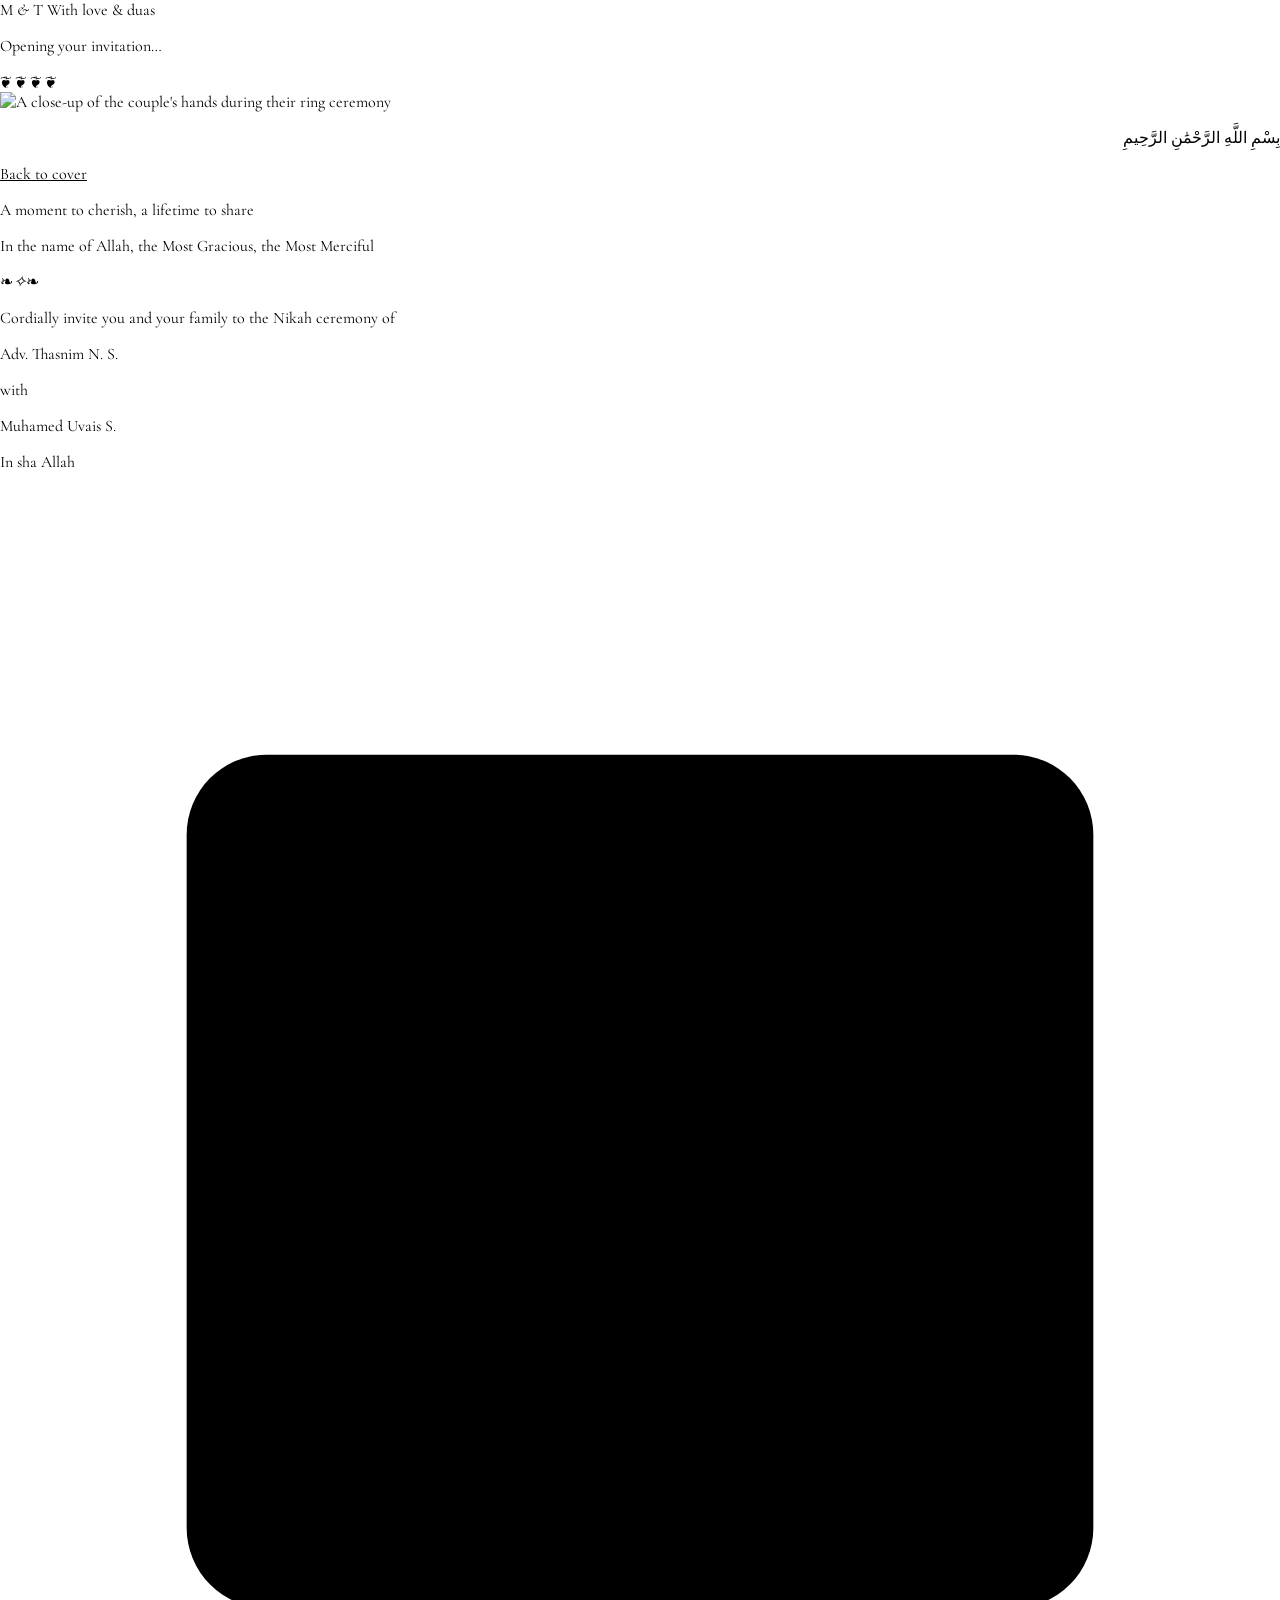
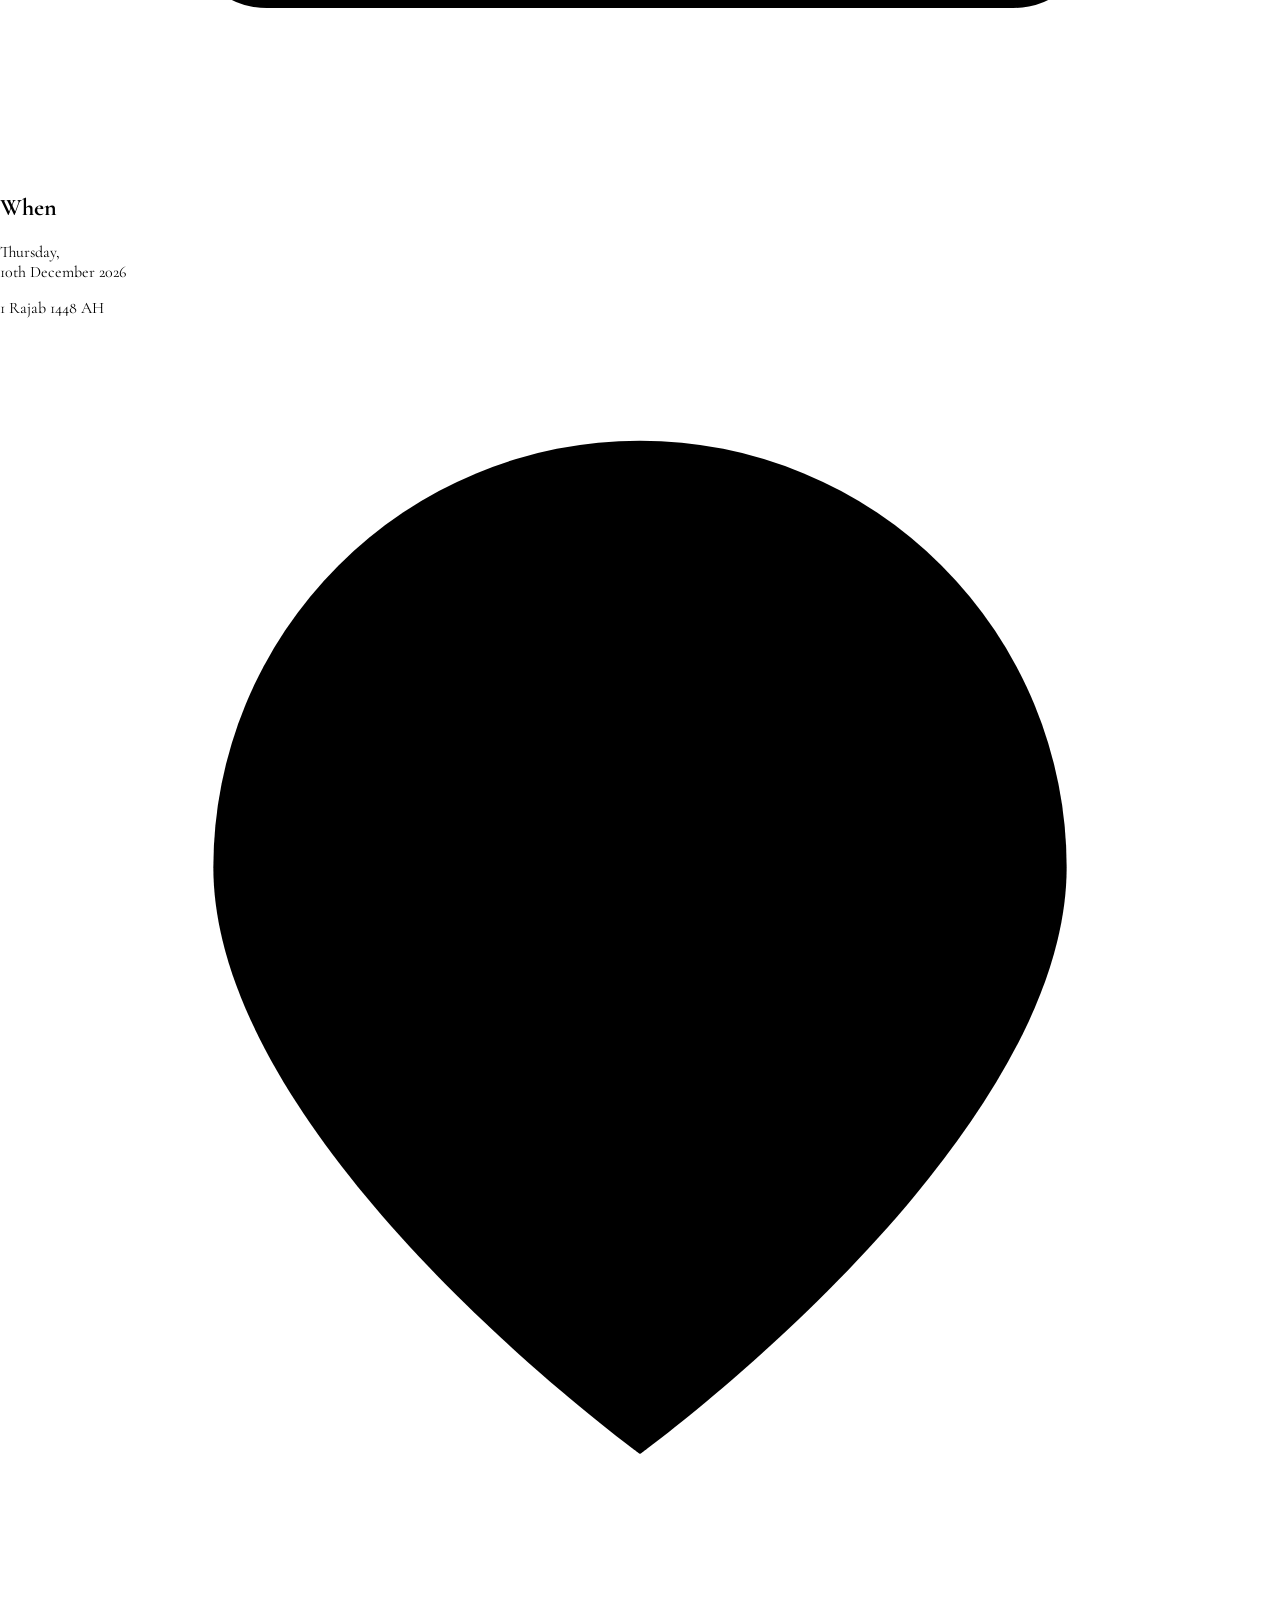
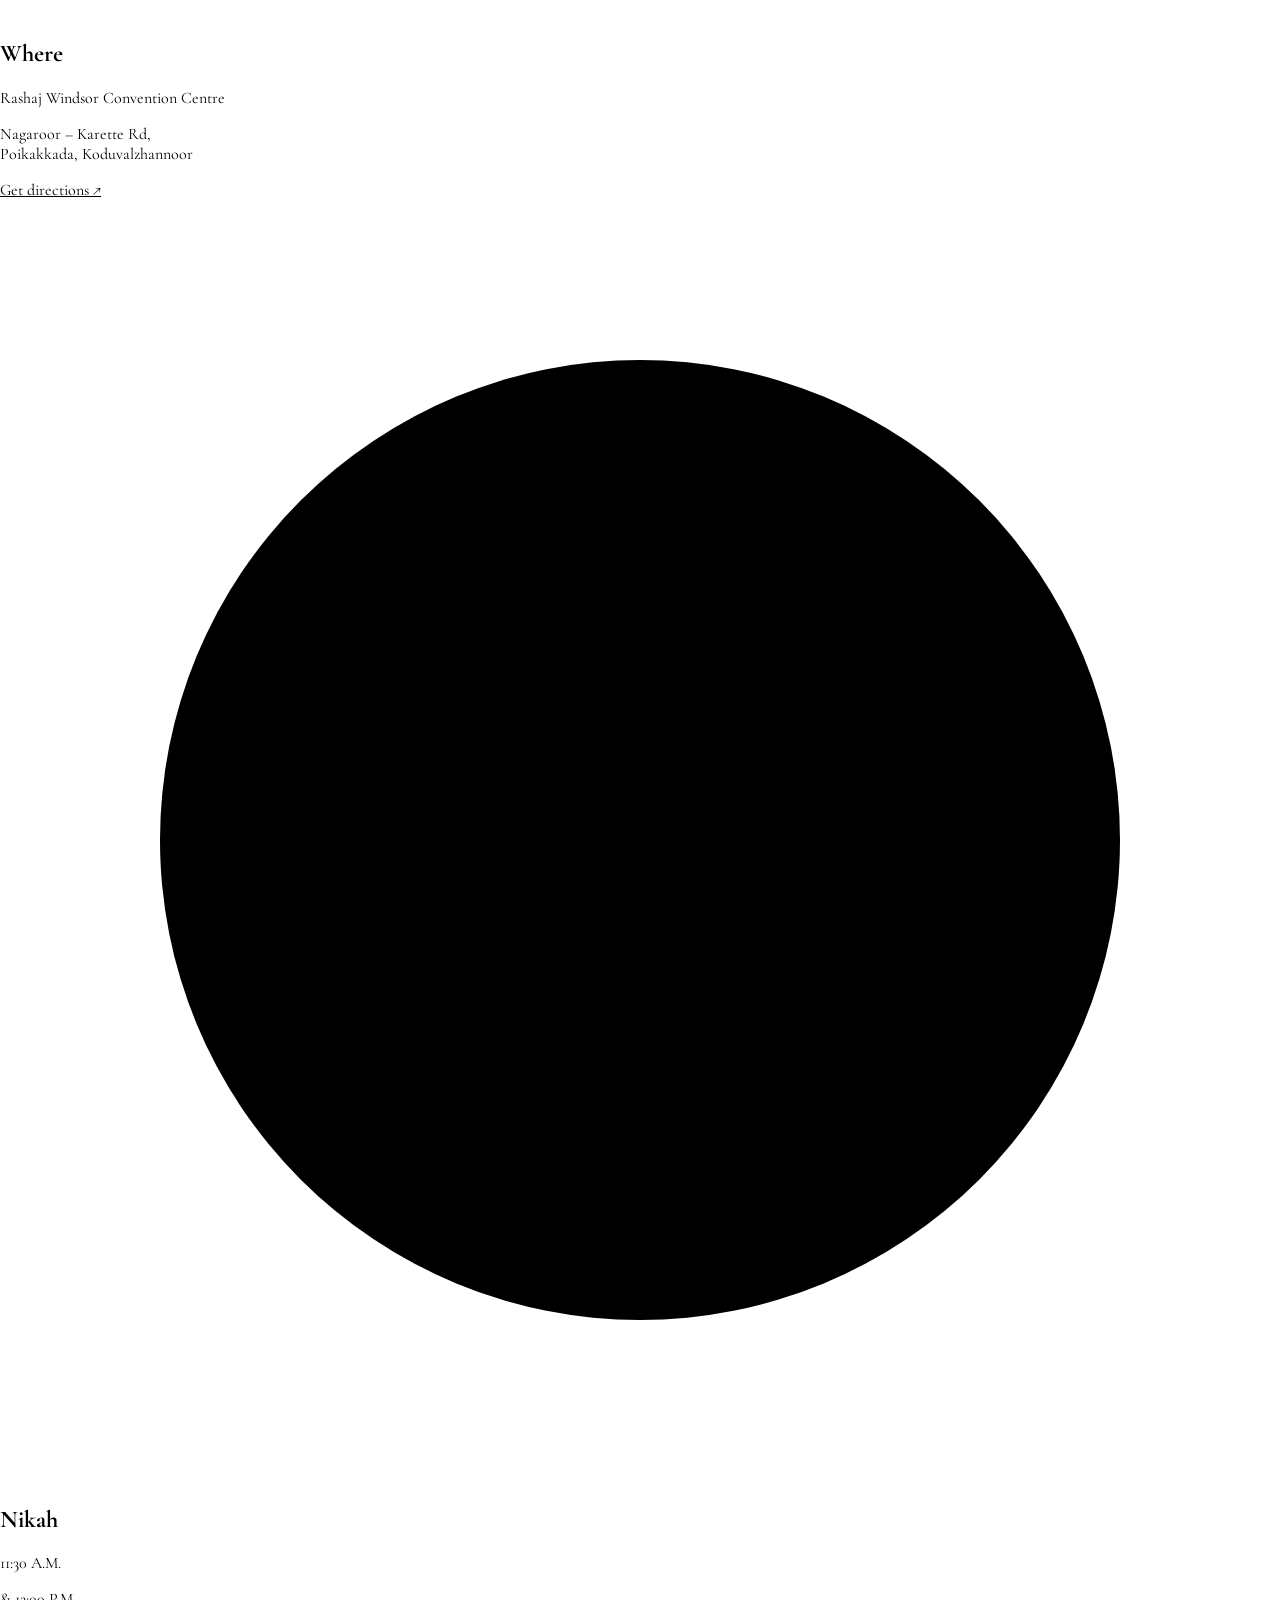
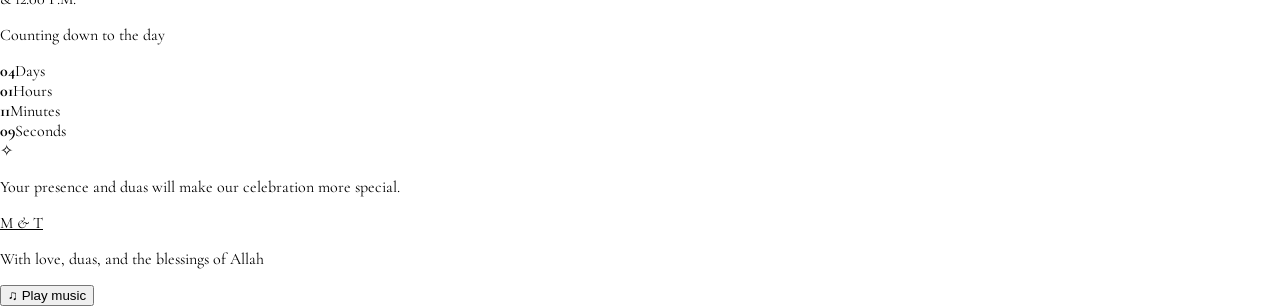
==== invitation.html @ 1c8cdef9 "Update invitation.html" ====
<!DOCTYPE html>
<html lang="en">
<head>
  <meta charset="UTF-8" />
  <meta name="viewport" content="width=device-width, initial-scale=1.0" />
  <meta name="theme-color" content="#640d1c" />
  <meta name="description" content="Nikah invitation of Adv. Thasnim N.S and Muhamed Uvais S, Thursday 10 December 2026." />
  <title>The Invitation | Thasnim &amp; Muhamed Uvais</title>
  <script>
    // Set this before the page can paint, so the completed envelope can bridge the page load.
    try {
      if (
        sessionStorage.getItem("weddingInvitationOpening") === "1" &&
        !window.matchMedia("(prefers-reduced-motion: reduce)").matches
      ) {
        document.documentElement.classList.add("wedding-transition-arrival");
      } else {
        sessionStorage.removeItem("weddingInvitationOpening");
      }
    } catch (error) {
      // The invitation remains usable if storage is unavailable.
    }
  </script>
  <link rel="preconnect" href="https://fonts.googleapis.com" />
  <link rel="preconnect" href="https://fonts.gstatic.com" crossorigin />
  <link href="https://fonts.googleapis.com/css2?family=Cormorant+Garamond:wght@400;500;600;700&family=Great+Vibes&family=Playfair+Display:wght@400;500;600;700&display=swap" rel="stylesheet" />
  <link rel="stylesheet" href="style.css" />
  <script src="script.js" defer></script>
</head>
<body class="invitation-page">
  <!-- Hidden during direct visits; shown on arrival to continue the envelope's final frame. -->
  <div class="letter-opening-overlay arrival-overlay" id="arrivalOverlay" aria-hidden="true">
    <div class="opening-stage">
      <div class="opening-envelope">
        <div class="opening-letter">
          <span class="opening-monogram">M <i>&amp;</i> T</span>
          <span class="opening-subtitle">With love &amp; duas</span>
        </div>
        <div class="opening-pocket"></div>
        <div class="opening-flap"></div>
      </div>
      <p class="opening-caption">Opening your invitation…</p>
    </div>
  </div>

  <main class="invitation-wrap">
    <article class="invitation-paper">
      <div class="paper-border" aria-hidden="true"></div>
      <span class="paper-corner paper-corner--tl" aria-hidden="true">❦</span>
      <span class="paper-corner paper-corner--tr" aria-hidden="true">❦</span>
      <span class="paper-corner paper-corner--bl" aria-hidden="true">❦</span>
      <span class="paper-corner paper-corner--br" aria-hidden="true">❦</span>

      <!-- Wedding photograph hero -->
      <section class="invitation-hero" aria-label="Wedding photograph">
        <img
          class="hero-image"
          src="images/wedding-hands.jpeg"
          alt="A close-up of the couple's hands during their ring ceremony"
          width="1040"
          height="694"
          fetchpriority="high"
        />
        <div class="hero-overlay" aria-hidden="true"></div>
        <p class="hero-bismillah" lang="ar" dir="rtl">بِسْمِ اللَّهِ الرَّحْمَٰنِ الرَّحِيمِ</p>
        <a class="back-link" href="index.html" aria-label="Return to the cover page">Back to cover</a>
        <p class="hero-caption">A moment to cherish, a lifetime to share</p>
      </section>

      <div class="invitation-content">
        <header class="invitation-header">
          <p class="translation">In the name of Allah, the Most Gracious, the Most Merciful</p>
          <div class="ornament-divider" aria-hidden="true"><span></span>❧<i>✧</i>❧<span></span></div>
          <p class="invitation-copy">Cordially invite you and your family to the Nikah ceremony of</p>
        </header>

        <section class="couple-section" aria-label="The couple">
          <p class="script-name bride-name"><span class="name-initial">A</span>dv. <span class="name-initial">T</span>hasnim <span class="name-initial">N</span>. <span class="name-initial">S</span>.</p>
          <p class="with-line">with</p>
          <p class="script-name groom-name"><span class="name-initial">M</span>uhamed <span class="name-initial">U</span>vais <span class="name-initial">S</span>.</p>
        </section>

        <p class="insha-line">In sha Allah</p>

        <section class="event-grid" aria-label="Wedding details">
          <div class="event-item">
            <div class="event-icon" aria-hidden="true">
              <svg viewBox="0 0 24 24"><rect x="3.5" y="5" width="17" height="16" rx="1.5"></rect><path d="M7.5 3v4M16.5 3v4M3.5 9.5h17M8 13h.01M12 13h.01M16 13h.01M8 17h.01M12 17h.01"></path></svg>
            </div>
            <h2>When</h2>
            <p class="event-main">Thursday,<br />10th December 2026</p>
            <p class="event-sub">1 Rajab 1448 AH</p>
          </div>

          <div class="event-item event-item--venue">
            <div class="event-icon" aria-hidden="true">
              <svg viewBox="0 0 24 24"><path d="M20 10c0 5.2-8 11-8 11S4 15.2 4 10a8 8 0 1 1 16 0Z"></path><circle cx="12" cy="10" r="2.5"></circle></svg>
            </div>
            <h2>Where</h2>
            <p class="event-main">Rashaj Windsor Convention Centre</p>
            <p class="event-sub">Nagaroor – Karette Rd,<br />Poikakkada, Koduvalzhannoor</p>
            <a class="text-link" href="https://www.google.com/maps/search/?api=1&amp;query=Rashaj+Windsor+Convention+Centre+Nagaroor+Karette+Road+Poikakkada+Koduvalzhannoor" target="_blank" rel="noopener noreferrer">Get directions ↗</a>
          </div>

          <div class="event-item">
            <div class="event-icon" aria-hidden="true">
              <svg viewBox="0 0 24 24"><circle cx="12" cy="12" r="9"></circle><path d="M12 6.5V12l3.8 2.4"></path></svg>
            </div>
            <h2>Nikah</h2>
            <p class="event-main">11:30 A.M.</p>
            <p class="event-sub">&amp; 12:00 P.M.</p>
          </div>
        </section>
        <!--
        <section class="countdown-section" aria-label="Countdown to the wedding">
          <div class="ornament-divider ornament-divider--small" aria-hidden="true"><span></span>✧<span></span></div>
          <p class="gathering-label">Nikah &amp; wedding gathering</p>
          <p class="gathering-detail">
            <a class="gathering-map-link" href="https://www.google.com/maps/search/?api=1&amp;query=Rashaj+Windsor+Convention+Centre+Nagaroor+Karette+Road+Poikakkada+Koduvalzhannoor" target="_blank" rel="noopener noreferrer">Rashaj Windsor Convention Centre ↗,<br />Nagaroor, Karette Rd</a>
          </p>
          <p class="gathering-time">11:00 a.m. onwards</p> -->
          <p class="countdown-heading">Counting down to the day</p>
          <div class="countdown" data-countdown>
            <div><strong data-days>--</strong><span>Days</span></div>
            <div><strong data-hours>--</strong><span>Hours</span></div>
            <div><strong data-minutes>--</strong><span>Minutes</span></div>
            <div><strong data-seconds>--</strong><span>Seconds</span></div>
          </div>
          <div class="ornament-divider ornament-divider--small" aria-hidden="true"><span></span>✧<span></span></div>
        </section>
        <!--
        <section class="gathering-section" aria-label="Pre-wedding gathering">
          <p class="gathering-label">Pre-wedding gathering</p>
          <p class="gathering-detail">Zahira Auditorium, Pangode</p>
          <p class="gathering-time">4:00 p.m. onwards</p>
          <div class="ornament-divider ornament-divider--small" aria-hidden="true"><span></span>✧<span></span></div>
        </section>
        -->

        <footer class="invitation-footer">
          <p class="footer-dua">Your presence and duas will make our celebration more special.</p>
          <a class="return-seal" href="index.html" aria-label="Return to the cover page"><span>M <i>&amp;</i> T</span></a>
        </footer>
      </div>
    </article>
    <p class="outside-note">With love, duas, and the blessings of Allah</p>
  </main>

  <!-- Background music: autoplay is attempted, with a tap control fallback. -->
  <audio id="invitationMusic" loop preload="auto" playsinline>
    <source src="music/background.mp3" type="audio/mpeg" />
  </audio>
  <button type="button" class="music-toggle" id="musicToggle" aria-label="Play background music" aria-pressed="false">
    <span aria-hidden="true">♫</span>
    <span class="music-label">Play music</span>
  </button>
</body>
</html>
---- style.css ----
/* =========================================
   WEDDING INVITATION WEBSITE
   Clean responsive stylesheet
   Theme: Burgundy, Champagne, Gold & Ivory
   ========================================= */

:root {
  --red-950: #350711;
  --red-900: #4a0915;
  --red-800: #640d1c;
  --red-700: #7d1727;
  --gold: #c5a15d;
  --gold-light: #ead6a0;
  --gold-dark: #86642f;
  --paper: #fff6df;
  --paper-mid: #f8edcf;
  --paper-deep: #ead4a5;
  --ink: #37171a;
  --muted-ink: #745d54;
  --serif: "Cormorant Garamond", Georgia, serif;
  --display: "Playfair Display", Georgia, serif;
  --script: "Great Vibes", "Brush Script MT", cursive;
}

* { box-sizing: border-box; }
html {
  scroll-behavior: smooth;
  -webkit-text-size-adjust: 100%;
  text-size-adjust: 100%;
}
body { margin: 0; font-family: var(--serif); }
a { color: inherit; -webkit-tap-highlight-color: transparent; }
img, svg { max-width: 100%; }
a:focus-visible { outline: 2px solid var(--gold-dark); outline-offset: 3px; }

/* =========================================
   COVER PAGE
   ========================================= */
.cover-page {
  min-height: 100vh;
  min-height: 100svh;
  color: var(--paper);
  background:
    radial-gradient(ellipse at 50% 40%, rgba(160, 45, 57, .5), transparent 48%),
    radial-gradient(circle at 6% 9%, rgba(205, 164, 91, .15), transparent 24%),
    radial-gradient(circle at 92% 88%, rgba(205, 164, 91, .12), transparent 27%),
    linear-gradient(135deg, var(--red-950), var(--red-800) 49%, #470813);
}
.cover-scene {
  min-height: 100vh;
  min-height: 100svh;
  width: 100%;
  position: relative;
  isolation: isolate;
  display: flex;
  flex-direction: column;
  align-items: center;
  justify-content: center;
  padding: 30px 18px 22px;
  overflow: hidden;
}
.cover-scene::before,
.cover-scene::after {
  content: "✧  ❦  ✧";
  position: absolute;
  z-index: -1;
  color: rgba(234, 214, 160, .4);
  font-size: clamp(30px, 5vw, 65px);
  letter-spacing: .2em;
  writing-mode: vertical-rl;
  user-select: none;
  pointer-events: none;
}
.cover-scene::before { top: 7%; left: 3%; }
.cover-scene::after { right: 3%; bottom: 7%; transform: rotate(180deg); }
.ambient-glow {
  position: absolute;
  inset: 20px;
  border: 1px solid rgba(234, 214, 160, .23);
  outline: 1px solid rgba(234, 214, 160, .1);
  outline-offset: 5px;
  pointer-events: none;
}
.cover-card {
  width: min(100%, 525px);
  min-height: 650px;
  position: relative;
  display: flex;
  flex-direction: column;
  align-items: center;
  justify-content: center;
  padding: 54px 28px 42px;
  text-align: center;
  background: linear-gradient(135deg, rgba(255, 250, 240, .075), rgba(255, 250, 240, .015)), rgba(63, 6, 17, .18);
  border: 1px solid rgba(222, 186, 111, .75);
  box-shadow: 0 22px 80px rgba(20, 0, 4, .28), inset 0 0 0 7px rgba(222, 186, 111, .055);
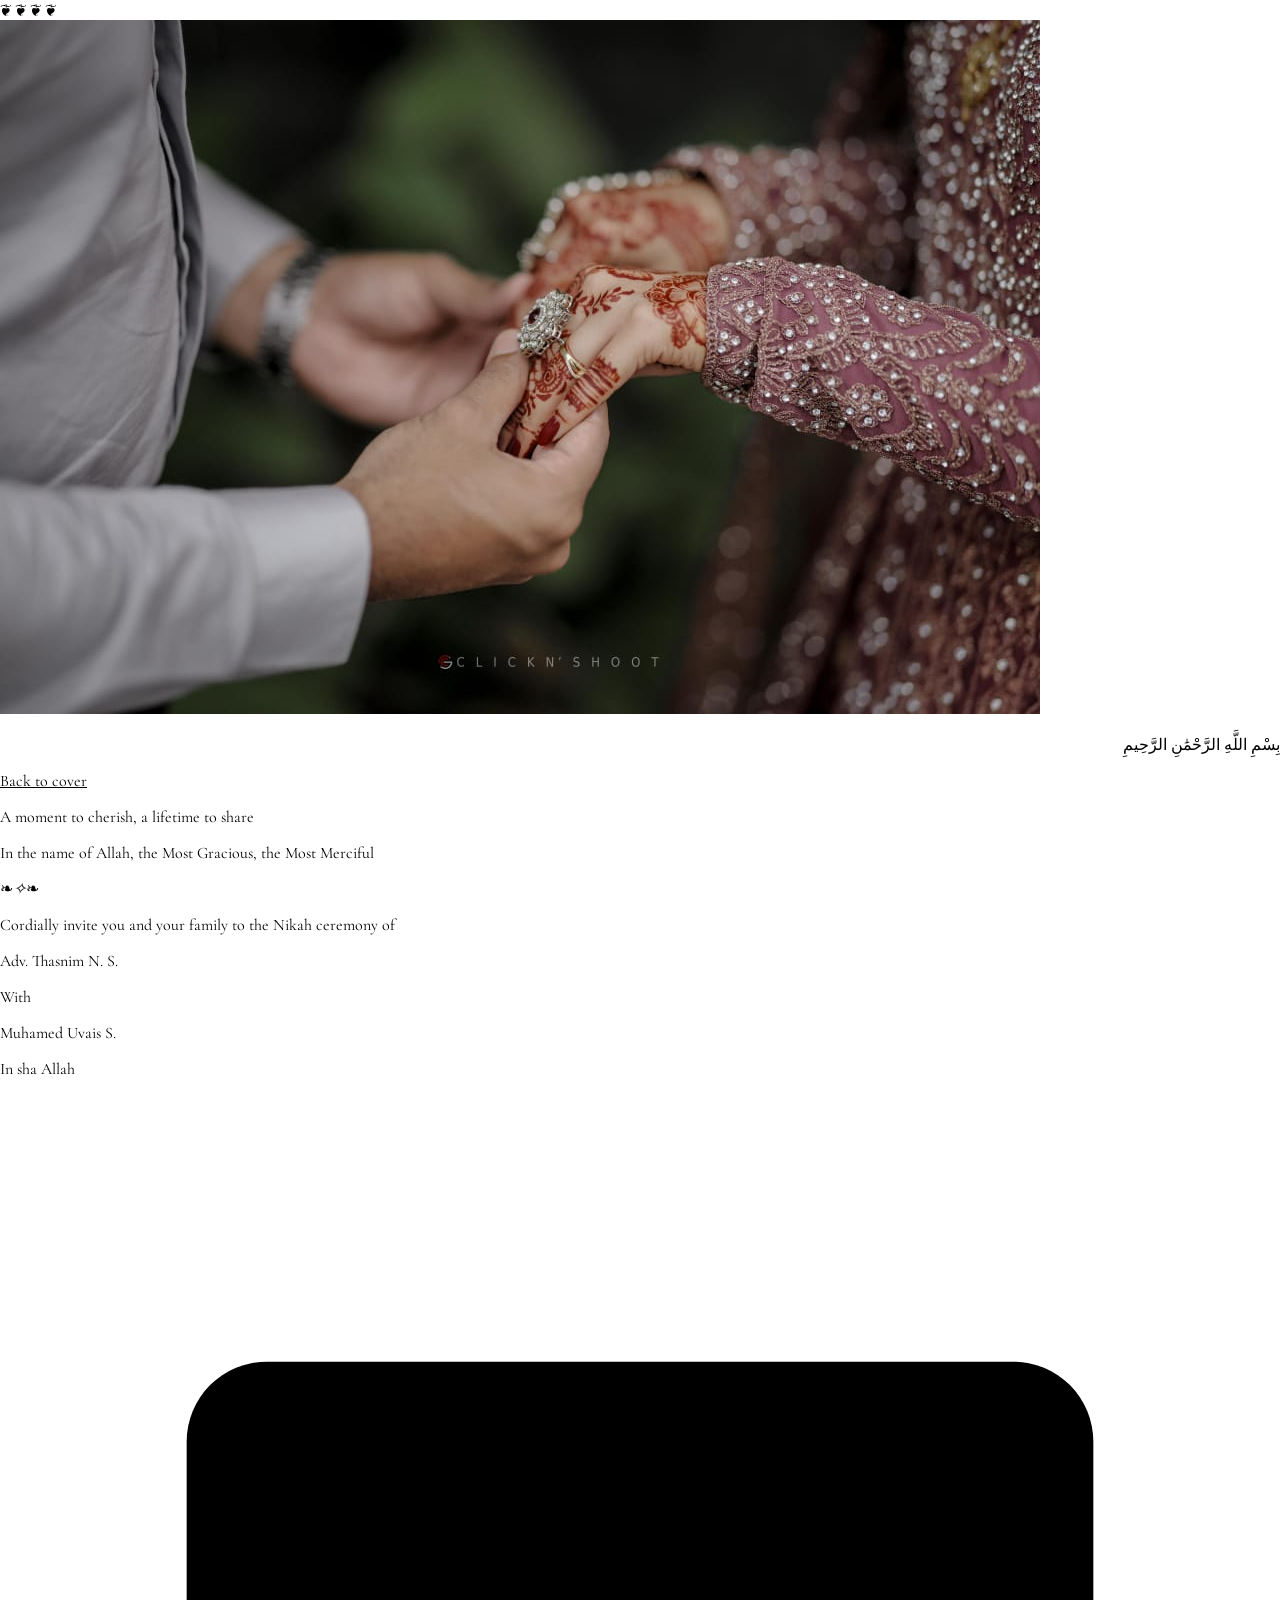
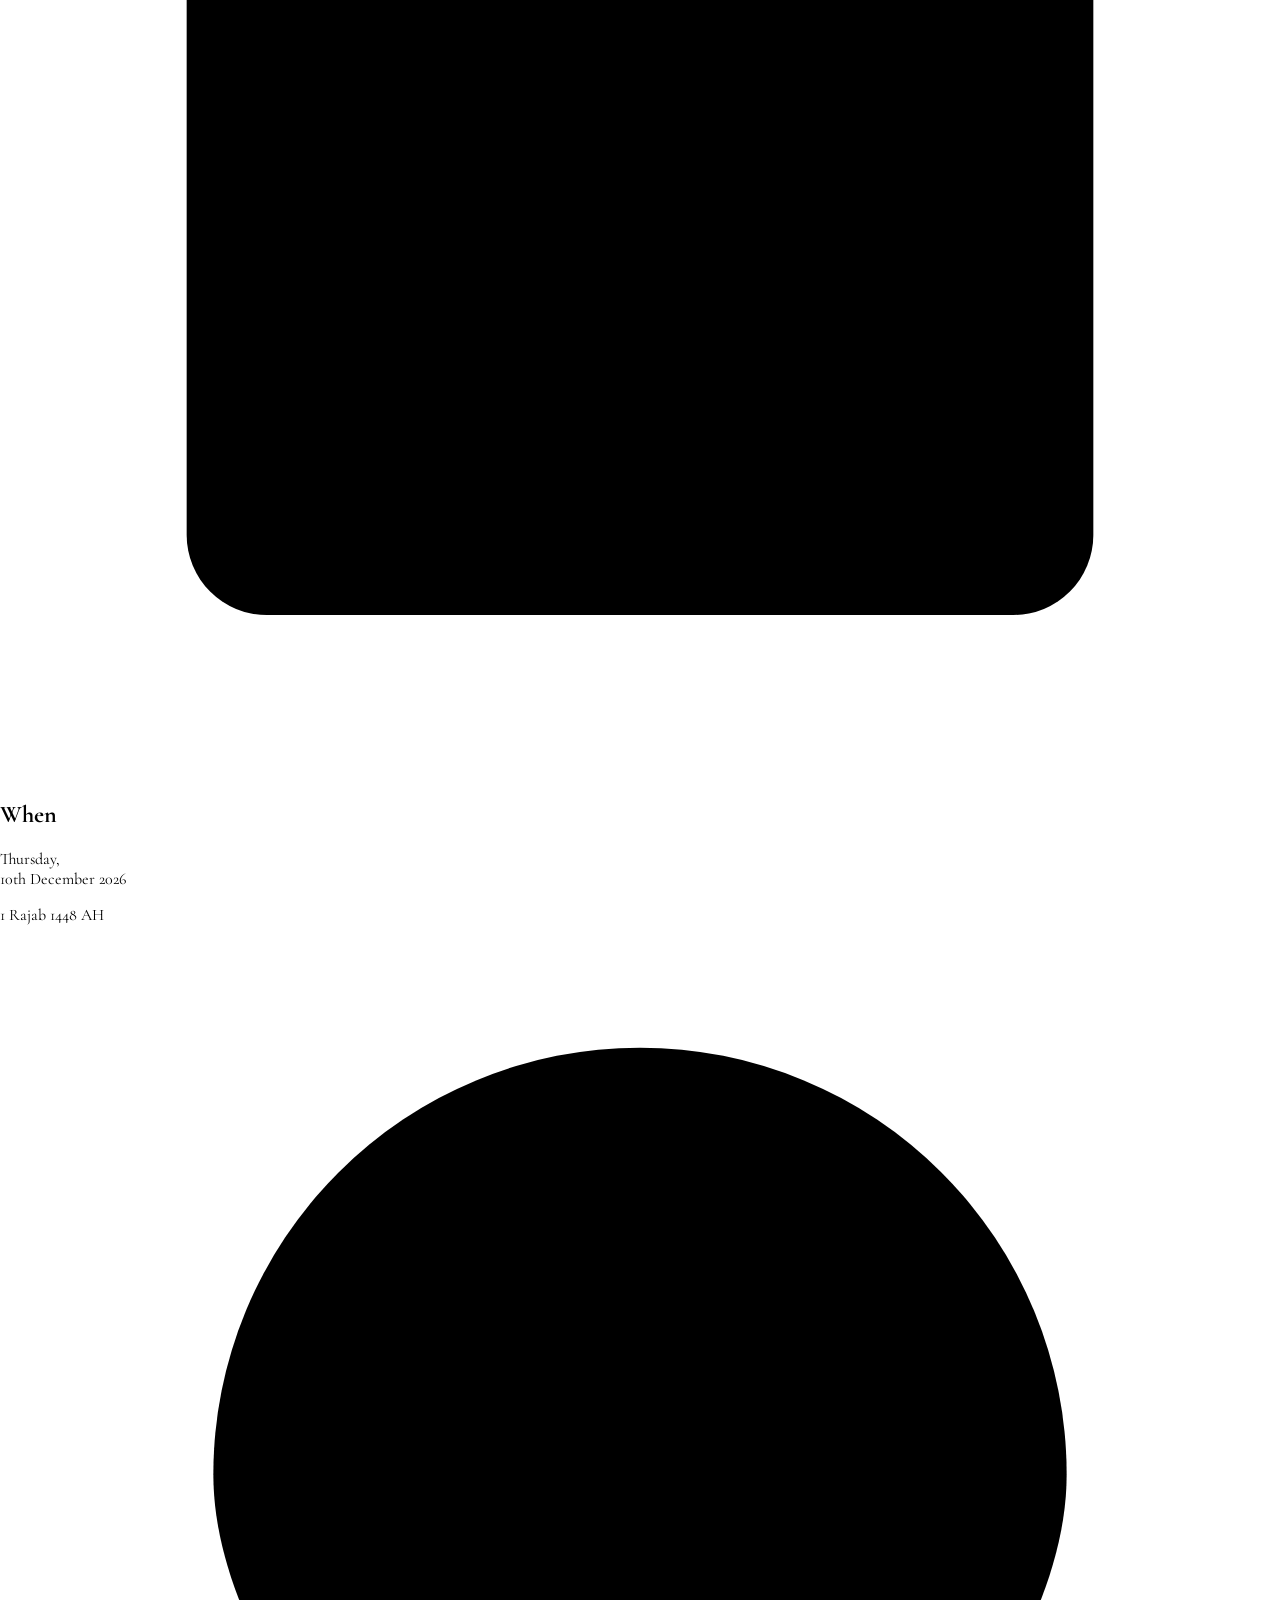
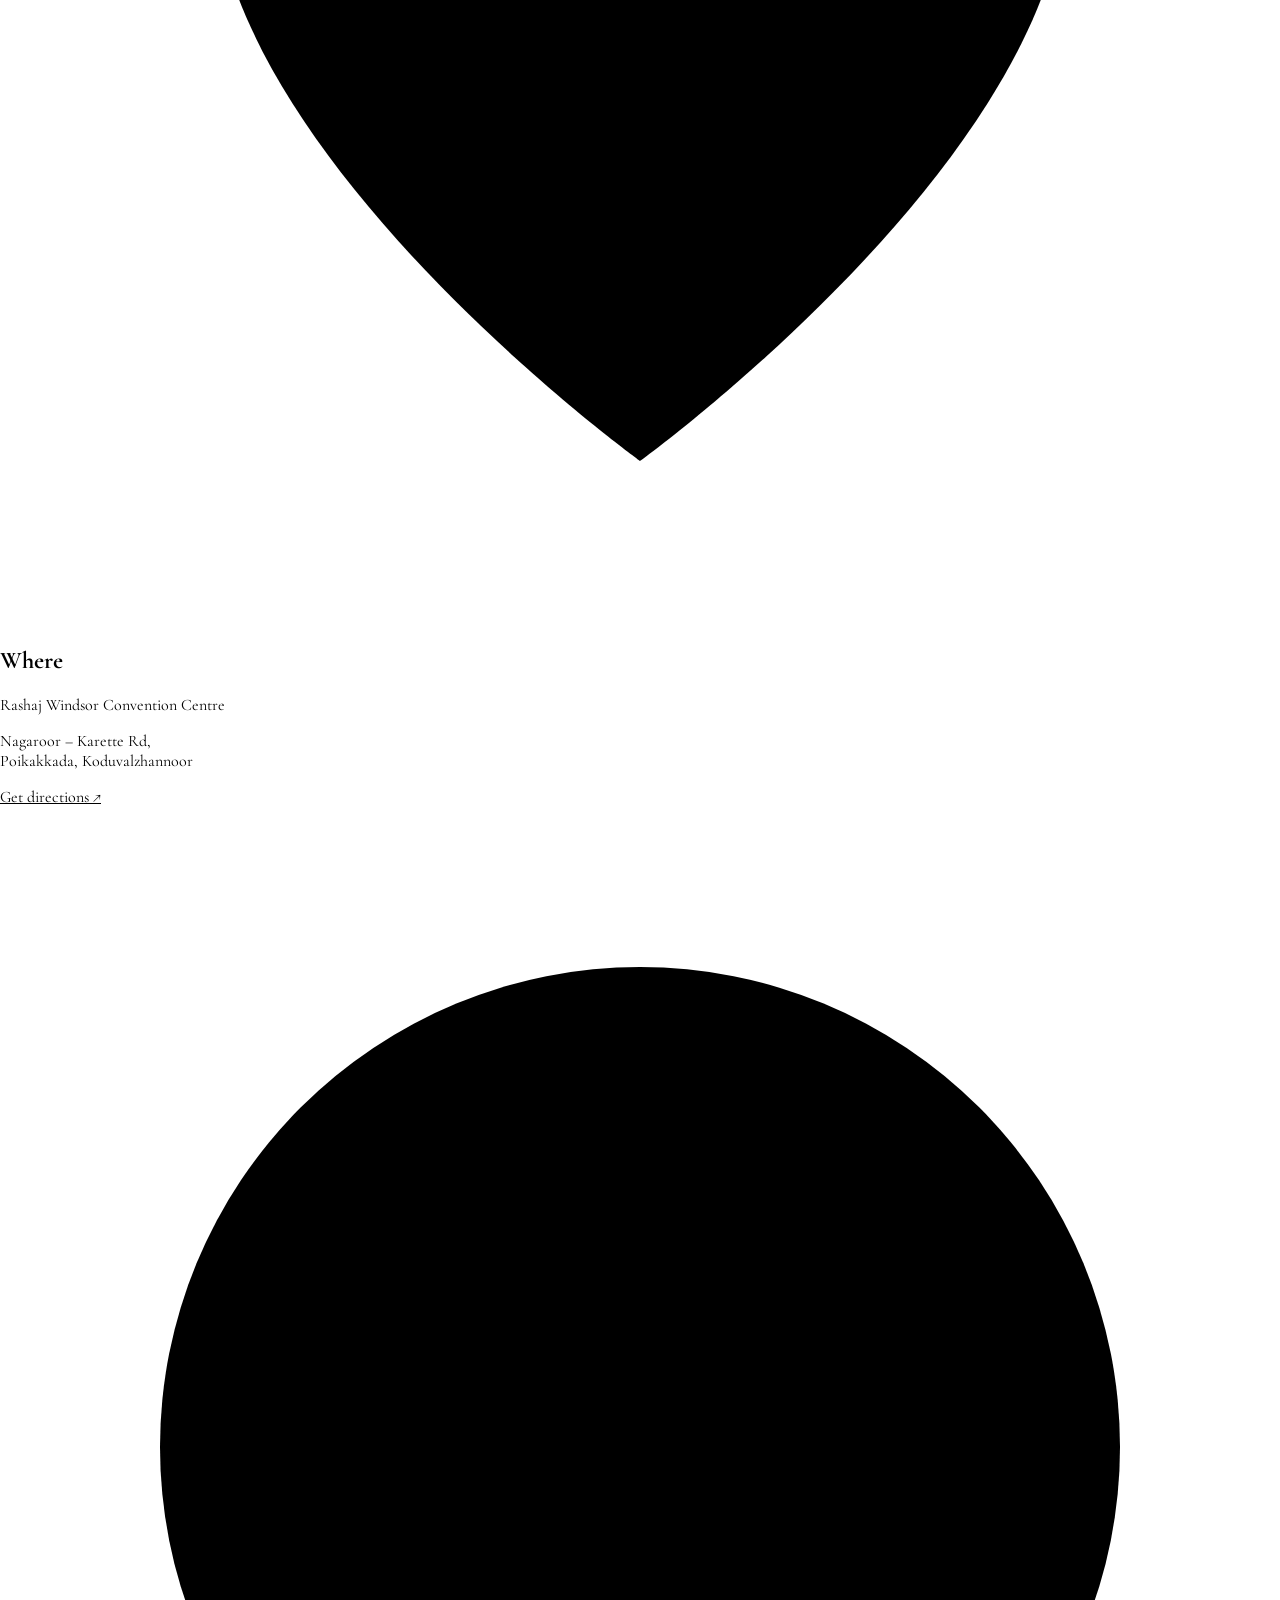
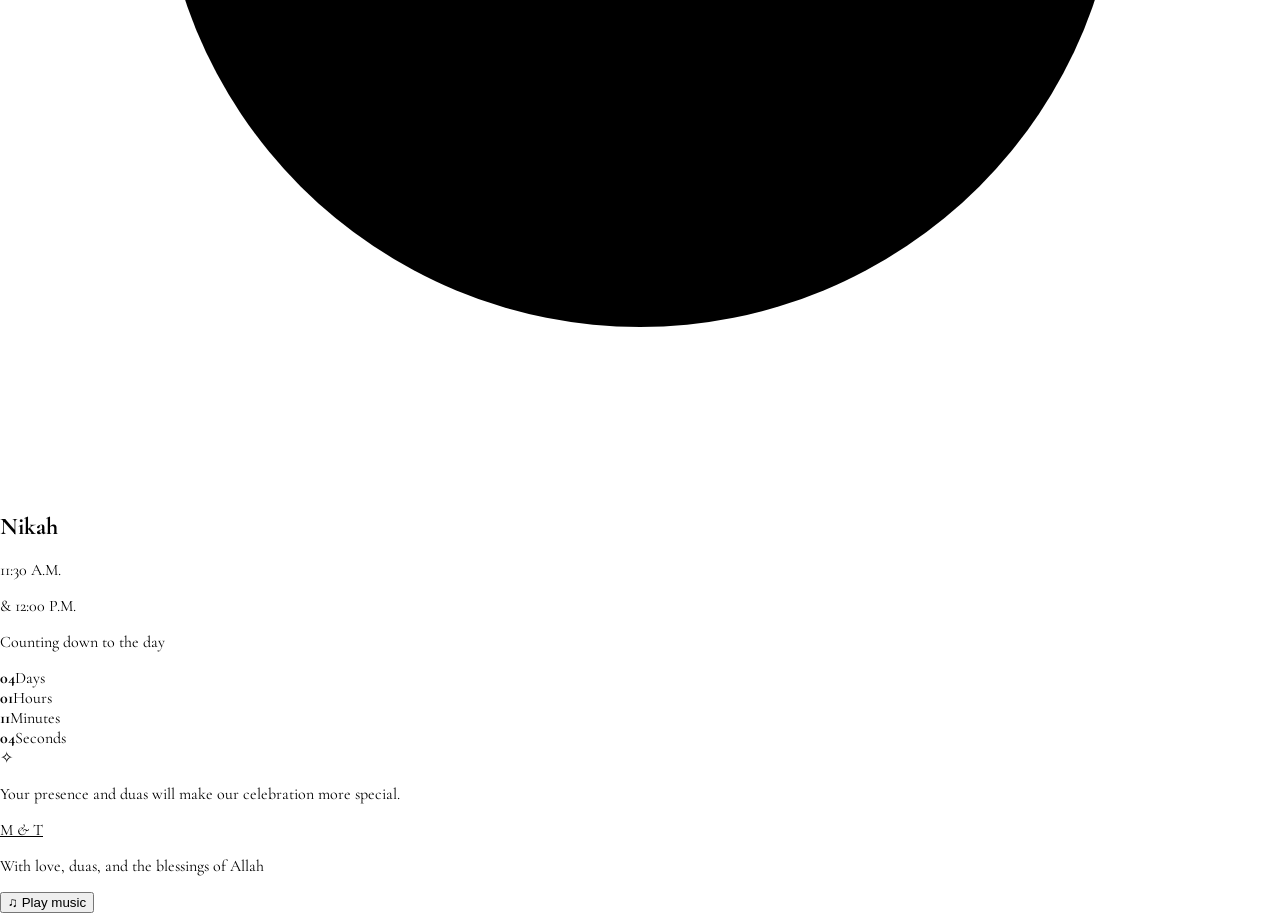
==== commit a685e222: "Update invitation.html" ====
--- a/invitation.html
+++ b/invitation.html
@@ -6,21 +6,6 @@
   <meta name="theme-color" content="#640d1c" />
   <meta name="description" content="Nikah invitation of Adv. Thasnim N.S and Muhamed Uvais S, Thursday 10 December 2026." />
   <title>The Invitation | Thasnim &amp; Muhamed Uvais</title>
-  <script>
-    // Set this before the page can paint, so the completed envelope can bridge the page load.
-    try {
-      if (
-        sessionStorage.getItem("weddingInvitationOpening") === "1" &&
-        !window.matchMedia("(prefers-reduced-motion: reduce)").matches
-      ) {
-        document.documentElement.classList.add("wedding-transition-arrival");
-      } else {
-        sessionStorage.removeItem("weddingInvitationOpening");
-      }
-    } catch (error) {
-      // The invitation remains usable if storage is unavailable.
-    }
-  </script>
   <link rel="preconnect" href="https://fonts.googleapis.com" />
   <link rel="preconnect" href="https://fonts.gstatic.com" crossorigin />
   <link href="https://fonts.googleapis.com/css2?family=Cormorant+Garamond:wght@400;500;600;700&family=Great+Vibes&family=Playfair+Display:wght@400;500;600;700&display=swap" rel="stylesheet" />
@@ -28,21 +13,6 @@
   <script src="script.js" defer></script>
 </head>
 <body class="invitation-page">
-  <!-- Hidden during direct visits; shown on arrival to continue the envelope's final frame. -->
-  <div class="letter-opening-overlay arrival-overlay" id="arrivalOverlay" aria-hidden="true">
-    <div class="opening-stage">
-      <div class="opening-envelope">
-        <div class="opening-letter">
-          <span class="opening-monogram">M <i>&amp;</i> T</span>
-          <span class="opening-subtitle">With love &amp; duas</span>
-        </div>
-        <div class="opening-pocket"></div>
-        <div class="opening-flap"></div>
-      </div>
-      <p class="opening-caption">Opening your invitation…</p>
-    </div>
-  </div>
-
   <main class="invitation-wrap">
     <article class="invitation-paper">
       <div class="paper-border" aria-hidden="true"></div>
@@ -55,7 +25,7 @@
       <section class="invitation-hero" aria-label="Wedding photograph">
         <img
           class="hero-image"
-          src="images/wedding-hands.jpeg"
+          src="image/wedding-hands.jpeg"
           alt="A close-up of the couple's hands during their ring ceremony"
           width="1040"
           height="694"
@@ -75,9 +45,20 @@
         </header>
 
         <section class="couple-section" aria-label="The couple">
-          <p class="script-name bride-name"><span class="name-initial">A</span>dv. <span class="name-initial">T</span>hasnim <span class="name-initial">N</span>. <span class="name-initial">S</span>.</p>
-          <p class="with-line">with</p>
-          <p class="script-name groom-name"><span class="name-initial">M</span>uhamed <span class="name-initial">U</span>vais <span class="name-initial">S</span>.</p>
+          <p class="script-name bride-name">
+            <span class="name-initial">A</span>dv.
+            <span class="name-initial">T</span>hasnim
+            <span class="name-initial">N</span>.
+            <span class="name-initial">S</span>.
+          </p>
+        
+          <p class="with-line">With</p>
+        
+          <p class="script-name groom-name">
+            <span class="name-initial">M</span>uhamed
+            <span class="name-initial">U</span>vais
+            <span class="name-initial">S</span>.
+          </p>
         </section>
 
         <p class="insha-line">In sha Allah</p>
@@ -111,14 +92,9 @@
             <p class="event-sub">&amp; 12:00 P.M.</p>
           </div>
         </section>
-        <!--
+
         <section class="countdown-section" aria-label="Countdown to the wedding">
-          <div class="ornament-divider ornament-divider--small" aria-hidden="true"><span></span>✧<span></span></div>
-          <p class="gathering-label">Nikah &amp; wedding gathering</p>
-          <p class="gathering-detail">
-            <a class="gathering-map-link" href="https://www.google.com/maps/search/?api=1&amp;query=Rashaj+Windsor+Convention+Centre+Nagaroor+Karette+Road+Poikakkada+Koduvalzhannoor" target="_blank" rel="noopener noreferrer">Rashaj Windsor Convention Centre ↗,<br />Nagaroor, Karette Rd</a>
-          </p>
-          <p class="gathering-time">11:00 a.m. onwards</p> -->
+         
           <p class="countdown-heading">Counting down to the day</p>
           <div class="countdown" data-countdown>
             <div><strong data-days>--</strong><span>Days</span></div>
@@ -128,14 +104,14 @@
           </div>
           <div class="ornament-divider ornament-divider--small" aria-hidden="true"><span></span>✧<span></span></div>
         </section>
+
         <!--
         <section class="gathering-section" aria-label="Pre-wedding gathering">
           <p class="gathering-label">Pre-wedding gathering</p>
           <p class="gathering-detail">Zahira Auditorium, Pangode</p>
           <p class="gathering-time">4:00 p.m. onwards</p>
           <div class="ornament-divider ornament-divider--small" aria-hidden="true"><span></span>✧<span></span></div>
-        </section>
-        -->
+        </section> -->
 
         <footer class="invitation-footer">
           <p class="footer-dua">Your presence and duas will make our celebration more special.</p>
@@ -148,7 +124,7 @@
 
   <!-- Background music: autoplay is attempted, with a tap control fallback. -->
   <audio id="invitationMusic" loop preload="auto" playsinline>
-    <source src="music/background.mp3" type="audio/mpeg" />
+    <source src="https://azee03.github.io/updated-wedding-invitation/music/background.mp3" type="audio/mpeg" />
   </audio>
   <button type="button" class="music-toggle" id="musicToggle" aria-label="Play background music" aria-pressed="false">
     <span aria-hidden="true">♫</span>
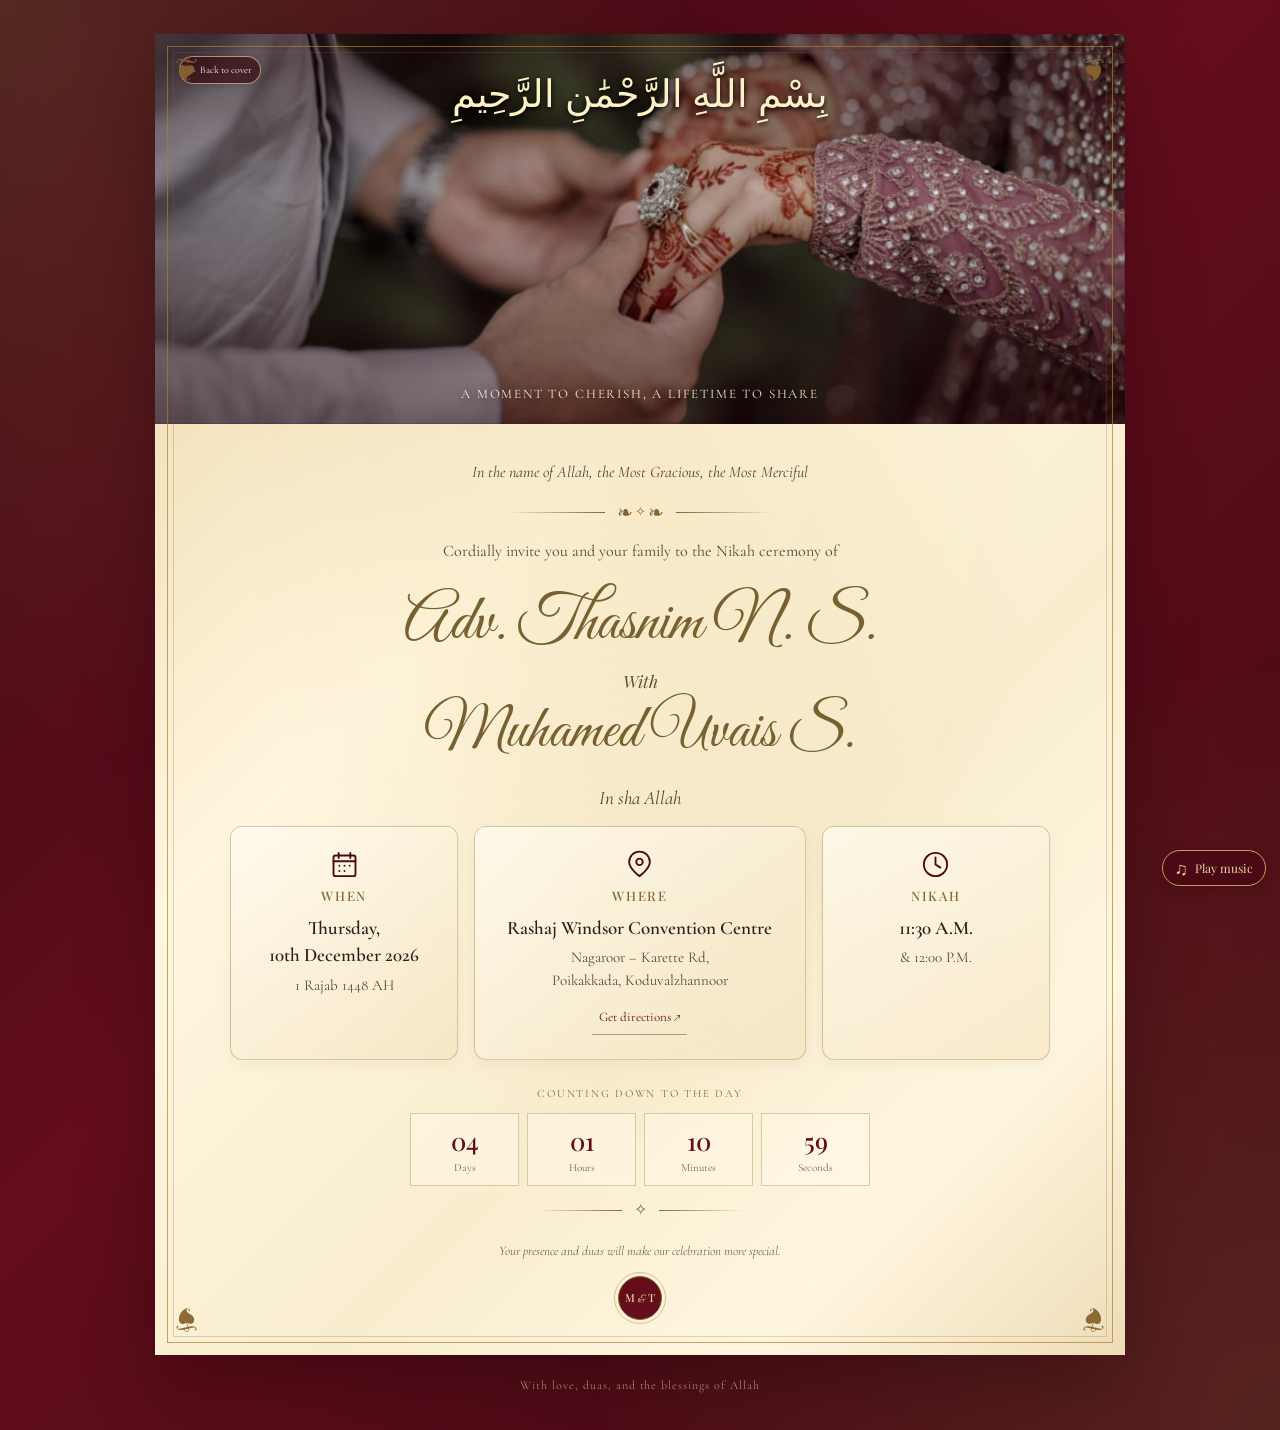
==== commit a6385f10: "Update invitation.html" ====
--- a/invitation.html
+++ b/invitation.html
@@ -9,6 +9,17 @@
   <link rel="preconnect" href="https://fonts.googleapis.com" />
   <link rel="preconnect" href="https://fonts.gstatic.com" crossorigin />
   <link href="https://fonts.googleapis.com/css2?family=Cormorant+Garamond:wght@400;500;600;700&family=Great+Vibes&family=Playfair+Display:wght@400;500;600;700&display=swap" rel="stylesheet" />
+  <script>
+  try {
+    if (sessionStorage.getItem("weddingOpeningPending") === "1") {
+      document.documentElement.classList.add(
+        "wedding-transition-pending"
+      );
+    }
+  } catch (error) {
+    // Continue normally if sessionStorage is unavailable.
+  }
+</script> 
   <link rel="stylesheet" href="style.css" />
   <script src="script.js" defer></script>
 </head>
--- a/style.css
+++ b/style.css
@@ -94,3 +94,798 @@
   background: linear-gradient(135deg, rgba(255, 250, 240, .075), rgba(255, 250, 240, .015)), rgba(63, 6, 17, .18);
   border: 1px solid rgba(222, 186, 111, .75);
   box-shadow: 0 22px 80px rgba(20, 0, 4, .28), inset 0 0 0 7px rgba(222, 186, 111, .055);
+  animation: card-arrive .8s ease both;
+}
+.cover-card::before {
+  content: "";
+  position: absolute;
+  inset: 8px;
+  border: 1px solid rgba(222, 186, 111, .35);
+  pointer-events: none;
+}
+.corner-flourish { position: absolute; z-index: 1; color: var(--gold-light); font-size: 36px; line-height: 1; opacity: .88; }
+.corner-flourish--tl { top: 17px; left: 17px; }
+.corner-flourish--tr { top: 17px; right: 17px; transform: scaleX(-1); }
+.corner-flourish--bl { bottom: 17px; left: 17px; transform: scaleY(-1); }
+.corner-flourish--br { bottom: 17px; right: 17px; transform: scale(-1); }
+.cover-topline { display: flex; justify-content: center; align-items: center; gap: 10px; width: 100%; color: var(--gold-light); font-size: clamp(18px, 3vw, 24px); }
+.cover-topline span { width: 35px; height: 1px; background: linear-gradient(90deg, transparent, var(--gold)); }
+.cover-topline span:last-child { transform: rotate(180deg); }
+.cover-kicker { margin: 17px 0 4px; color: var(--gold-light); text-transform: uppercase; letter-spacing: .22em; font-size: 10px; }
+.cover-title { margin: 0; font: 500 clamp(28px, 6vw, 40px)/1.2 var(--display); letter-spacing: .015em; }
+.cover-intro { margin: 10px 0 27px; color: rgba(255, 250, 240, .78); font-size: 17px; font-style: italic; }
+.seal-link {
+  width: 196px; height: 196px; flex: 0 0 auto;
+  position: relative; display: grid; place-items: center;
+  border-radius: 50%; border: 1px solid var(--gold-light);
+  text-decoration: none; color: var(--gold-light);
+  background: radial-gradient(circle, #851c2d 0%, #6a0e20 65%, #4e0816 100%);
+  box-shadow: 0 0 0 7px rgba(197, 161, 93, .12), 0 0 0 8px rgba(197, 161, 93, .62), 0 13px 28px rgba(20, 0, 4, .28), inset 0 0 0 10px rgba(234, 214, 160, .06);
+  transition: transform .35s ease, box-shadow .35s ease, background .35s ease;
+  cursor: pointer;
+}
+.seal-link:hover { transform: scale(1.045) rotate(-2deg); }
+.seal-link:focus-visible { outline: 3px solid white; outline-offset: 14px; }
+.seal-ring { position: absolute; border-radius: 50%; pointer-events: none; }
+.seal-ring--outer { inset: 14px; border: 1px solid rgba(234, 214, 160, .7); }
+.seal-ring--inner { inset: 21px; border: 1px dashed rgba(234, 214, 160, .44); }
+.seal-monogram { font: 500 47px/1 var(--display); letter-spacing: -.06em; white-space: nowrap; }
+.seal-monogram i { font: normal 24px var(--script); margin: 0 -2px; color: #fff0c4; }
+.seal-stars { position: absolute; top: 24px; font-size: 12px; color: #fff0c4; }
+.seal-stars--bottom { top: auto; bottom: 24px; }
+.cover-names { margin: 31px 0 4px; font: 500 24px/1.2 var(--display); }
+.cover-names span { color: var(--gold-light); font-style: italic; }
+.cover-divider { width: 130px; margin: 15px 0 10px; display: flex; align-items: center; gap: 8px; color: var(--gold-light); }
+.cover-divider::before, .cover-divider::after { content: ""; height: 1px; background: rgba(234, 214, 160, .5); flex: 1; }
+.cover-date { margin: 0; color: var(--gold-light); font-size: 16px; letter-spacing: .04em; }
+.cover-date span { margin: 0 5px; }
+.cover-tap { display: flex; align-items: center; justify-content: center; gap: 9px; margin: 27px 0 0; color: rgba(255, 250, 240, .76); font-size: 12px; letter-spacing: .11em; text-transform: uppercase; }
+.tap-dot { width: 4px; height: 4px; display: inline-block; border-radius: 50%; background: var(--gold); }
+.cover-footer { margin: 20px 0 0; color: rgba(234, 214, 160, .68); letter-spacing: .15em; text-transform: uppercase; font-size: 10px; }
+
+/* =========================================
+   INVITATION FRAME & WARM GOLD PAPER
+   ========================================= */
+.invitation-page {
+  min-height: 100vh;
+  min-height: 100svh;
+  color: var(--ink);
+  background:
+    radial-gradient(ellipse at 0% 0%, rgba(197, 161, 93, .22), transparent 38%),
+    radial-gradient(ellipse at 100% 100%, rgba(197, 161, 93, .18), transparent 38%),
+    linear-gradient(135deg, #350711, #640d1c 45%, #3d0912);
+  overflow-x: clip;
+}
+.invitation-wrap { width: 100%; padding: 34px 16px; }
+.invitation-paper {
+  position: relative;
+  isolation: isolate;
+  width: min(100%, 970px);
+  margin: 0 auto;
+  overflow: hidden;
+  background: linear-gradient(135deg, #f3e2b9 0%, #fff6df 24%, #f7ebd0 54%, #fff5dc 78%, #ecd7ac 100%);
+  box-shadow: 0 22px 70px rgba(20, 0, 4, .32);
+  text-align: center;
+}
+.paper-border { position: absolute; z-index: 5; inset: 12px; border: 1px solid rgba(172, 126, 48, .7); pointer-events: none; }
+.paper-border::after { content: ""; position: absolute; inset: 5px; border: 1px solid rgba(134, 100, 47, .25); }
+.paper-corner { position: absolute; z-index: 6; color: var(--gold-dark); font-size: 32px; line-height: 1; opacity: .95; pointer-events: none; }
+.paper-corner--tl { top: 19px; left: 20px; }
+.paper-corner--tr { top: 19px; right: 20px; transform: scaleX(-1); }
+.paper-corner--bl { bottom: 19px; left: 20px; transform: scaleY(-1); }
+.paper-corner--br { bottom: 19px; right: 20px; transform: scale(-1); }
+
+/* =========================================
+   WEDDING PHOTO HERO
+   ========================================= */
+.invitation-hero {
+  position: relative;
+  isolation: isolate;
+  display: flex;
+  align-items: flex-start;
+  justify-content: center;
+  width: 100%;
+  height: clamp(285px, 37vw, 390px);
+  min-height: 285px;
+  overflow: hidden;
+  background: var(--red-900);
+}
+.hero-image { position: absolute; z-index: -2; inset: 0; display: block; width: 100%; height: 100%; object-fit: cover; object-position: center 47%; }
+.hero-overlay {
+  position: absolute; z-index: -1; inset: 0; pointer-events: none;
+  background: linear-gradient(180deg, rgba(35, 4, 12, .43) 0%, rgba(44, 5, 14, .08) 40%, rgba(35, 4, 12, .48) 100%);
+}
+.hero-bismillah {
+  position: absolute;
+  z-index: 3;
+  top: 24px;
+  left: 100px;
+  right: 100px;
+  margin: 0;
+  padding: 4px 8px;
+  color: #fff0c5;
+  font-family: "Times New Roman", serif;
+  font-size: clamp(27px, 3.6vw, 38px);
+  line-height: 1.7;
+  text-align: center;
+  text-shadow: 0 2px 5px rgba(0, 0, 0, .9), 0 0 16px rgba(0, 0, 0, .65);
+  pointer-events: none;
+}
+.back-link {
+  position: absolute;
+  z-index: 7;
+  top: 22px;
+  left: 24px;
+  display: inline-flex;
+  align-items: center;
+  justify-content: center;
+  gap: 4px;
+  min-height: 28px;
+  padding: 4px 8px;
+  border: 1px solid rgba(234, 214, 160, .65);
+  border-radius: 999px;
+  background: rgba(53, 7, 17, .68);
+  color: #fff6df;
+  text-decoration: none;
+  white-space: nowrap;
+  font-size: 10px;
+  line-height: 1.2;
+  box-shadow: 0 2px 7px rgba(0, 0, 0, .16);
+  -webkit-backdrop-filter: blur(5px);
+  backdrop-filter: blur(5px);
+  transition: background .2s ease, border-color .2s ease;
+}
+.back-link::before { content: "←"; font-size: 12px; line-height: 1; }
+.back-link:hover { background: rgba(53, 7, 17, .88); border-color: var(--gold-light); }
+.back-link:focus-visible, .text-link:focus-visible, .return-seal:focus-visible, .gathering-map-link:focus-visible { outline: 2px solid var(--gold-dark); outline-offset: 3px; }
+.hero-caption {
+  position: absolute;
+  bottom: 19px;
+  left: 20px;
+  right: 20px;
+  margin: 0;
+  color: rgba(255, 246, 221, .96);
+  font-size: clamp(10px, 1.3vw, 13px);
+  letter-spacing: .14em;
+  line-height: 1.6;
+  text-transform: uppercase;
+  text-shadow: 0 2px 9px rgba(0, 0, 0, .7);
+}
+/* Hide the old empty ornament if present in older HTML */
+.hero-ornament { display: none !important; }
+
+/* =========================================
+   INVITATION DETAILS
+   ========================================= */
+.invitation-content {
+  position: relative;
+  z-index: 1;
+  padding: 36px clamp(22px, 5.4vw, 62px) 35px;
+  background:
+    radial-gradient(ellipse at 50% 0%, rgba(219, 183, 111, .20), transparent 58%),
+    linear-gradient(135deg, #f3e2bd 0%, #fff6df 26%, #f8edcf 58%, #fff6df 80%, #eedcb7 100%);
+}
+.invitation-header { max-width: 710px; position: relative; z-index: 2; margin: 0 auto; }
+.bismillah { margin: 0 0 4px; color: #2e1115; font-family: "Times New Roman", serif; font-size: clamp(29px, 4.5vw, 42px); line-height: 1.5; }
+.translation { margin: 0; color: #5b413b; font-size: clamp(13px, 1.9vw, 16px); font-style: italic; line-height: 1.6; }
+.ornament-divider { display: flex; align-items: center; justify-content: center; gap: 12px; width: min(100%, 310px); margin: 15px auto; color: var(--gold-dark); font-size: 19px; }
+.ornament-divider span { flex: 1; max-width: 98px; height: 1px; background: linear-gradient(90deg, transparent, var(--gold-dark)); }
+.ornament-divider span:last-child { transform: rotate(180deg); }
+.ornament-divider i { font-style: normal; font-size: 13px; margin: 0 -10px; }
+.invitation-copy { max-width: 640px; margin: 0 auto; font-size: 16px; line-height: 1.6; color: #59433c; }
+.couple-section { margin: 20px auto 0; max-width: 760px; position: relative; z-index: 2; }
+.script-name { margin: 0; color: #76612f; font-family: var(--script); font-weight: 400; font-size: clamp(44px, 6.7vw, 64px); line-height: 1.25; overflow-wrap: break-word; }
+.family-line { margin: 1px 0 0; color: #3e2927; font-size: 15px; line-height: 1.5; }
+.with-line { margin: 6px 0 2px; font-family: var(--display); font-style: italic; font-size: 17px; color: #654f3b; }
+.groom-name { font-size: clamp(43px, 6.3vw, 61px); }
+.insha-line { margin: 16px 0 17px; font-size: 19px; font-style: italic; color: #5a3f34; }
+
+/* =========================================
+   EVENT GRID — DESKTOP: THREE ALIGNED COLUMNS
+   Explicit grid areas prevent the Nikah card
+   from wrapping underneath the date card.
+   ========================================= */
+.event-grid {
+  display: grid;
+  grid-template-columns: minmax(0, 1fr) minmax(0, 1.45fr) minmax(0, 1fr);
+  grid-template-areas: "date venue nikah";
+  align-items: stretch;
+  gap: 0;
+  position: relative;
+  z-index: 2;
+  border-top: 1px solid rgba(134, 100, 47, .37);
+  border-bottom: 1px solid rgba(134, 100, 47, .37);
+  padding: 22px 0 20px;
+  margin: 0 auto;
+  max-width: 820px;
+}
+.event-item { min-width: 0; padding: 0 17px; display: flex; flex-direction: column; align-items: center; justify-content: flex-start; text-align: center; border: 0; border-radius: 0; background: transparent; }
+.event-item:first-child { grid-area: date; }
+.event-item--venue { grid-area: venue; }
+.event-item:last-child { grid-area: nikah; }
+.event-item + .event-item { border-left: 1px solid rgba(134, 100, 47, .4); }
+.event-icon { width: 31px; height: 31px; margin-bottom: 4px; color: var(--red-900); flex-shrink: 0; }
+.event-icon svg { width: 100%; height: 100%; fill: none; stroke: currentColor; stroke-width: 1.45; stroke-linecap: round; stroke-linejoin: round; }
+.event-item h2 { margin: 0 0 5px; color: #856a38; font: 500 13px/1.4 var(--display); letter-spacing: .13em; text-transform: uppercase; }
+.event-main { margin: 0; color: #2f1d1b; font: 600 clamp(15px, 2.1vw, 19px)/1.45 var(--serif); overflow-wrap: break-word; }
+.event-sub { margin: 5px 0 0; color: #5c453e; font-size: 15px; line-height: 1.5; overflow-wrap: break-word; }
+.text-link { display: inline-flex; align-items: center; justify-content: center; min-height: 36px; margin-top: 8px; padding: 4px 7px; color: var(--red-800); font-size: 13px; border-bottom: 1px solid rgba(100, 13, 28, .4); text-decoration: none; }
+.text-link:hover { border-color: var(--red-800); }
+
+/* =========================================
+   COUNTDOWN AND GATHERINGS
+   ========================================= */
+.countdown-section { margin: 25px auto 0; max-width: 460px; position: relative; z-index: 2; }
+.gathering-label { margin: 0 0 3px; font-size: 15px; color: var(--muted-ink); font-style: italic; line-height: 1.5; }
+.gathering-detail { margin: 0; font: 500 clamp(18px, 2.7vw, 24px)/1.5 var(--display); color: #341619; overflow-wrap: anywhere; }
+.gathering-time { margin: 3px 0 0; font-size: 16px; color: #5c453e; line-height: 1.6; }
+.gathering-map-link { display: inline-block; padding: 3px 0; color: inherit; text-decoration: none; text-underline-offset: 3px; }
+.gathering-map-link:hover { color: var(--red-800); text-decoration: underline; }
+.countdown-heading { margin: 18px 0 10px; text-transform: uppercase; letter-spacing: .16em; color: #876b38; font-size: 11px; line-height: 1.6; }
+.countdown { display: grid; grid-template-columns: repeat(4, minmax(0, 1fr)); gap: 8px; width: 100%; }
+.countdown div { min-width: 0; display: flex; flex-direction: column; align-items: center; gap: 4px; padding: 12px 4px 10px; border: 1px solid rgba(134, 100, 47, .3); background: rgba(255, 248, 229, .55); }
+.countdown strong { color: var(--red-800); font: 500 25px/1.2 var(--display); font-variant-numeric: tabular-nums; }
+.countdown span { color: #796156; font-size: 11px; line-height: 1.4; }
+.ornament-divider--small { margin: 14px auto 10px; width: 205px; font-size: 16px; }
+.gathering-section { margin: 19px auto 0; position: relative; z-index: 2; }
+.invitation-footer { margin: 20px auto 0; position: relative; z-index: 2; }
+.footer-dua { max-width: 430px; margin: 0 auto; color: #7d6557; font-size: 13px; font-style: italic; line-height: 1.7; }
+.return-seal { display: inline-grid; place-items: center; width: 44px; height: 44px; margin-top: 14px; border-radius: 50%; border: 1px solid var(--gold-dark); outline: 1px solid rgba(134, 100, 47, .35); outline-offset: 3px; background: var(--red-800); color: var(--gold-light); text-decoration: none; transition: transform .25s ease; }
+.return-seal:hover { transform: rotate(-8deg); }
+.return-seal span { font: 500 11px var(--display); }
+.return-seal i { font: normal 11px var(--script); }
+.outside-note { margin: 20px auto 0; padding: 0 12px; text-align: center; color: rgba(234, 214, 160, .7); font-size: 12px; line-height: 1.7; letter-spacing: .08em; }
+
+/* =========================================
+   TABLET
+   ========================================= */
+@media (min-width: 651px) and (max-width: 850px) {
+  .invitation-wrap { padding: 22px 12px; }
+  .invitation-content { padding: 32px 30px; }
+  .invitation-hero { height: 320px; min-height: 285px; }
+  .event-item { padding-left: 10px; padding-right: 10px; }
+  .event-main { font-size: 16px; }
+  .event-sub { font-size: 14px; }
+  .back-link { top: 18px; left: 20px; }
+}
+
+/* =========================================
+   MOBILE
+   ========================================= */
+@media (max-width: 650px) {
+  .cover-scene { padding: 20px 15px 17px; }
+  .ambient-glow { inset: 12px; }
+  .cover-card { min-height: 0; padding: 45px 20px 34px; }
+  .corner-flourish { font-size: 27px; }
+  .corner-flourish--tl { top: 14px; left: 14px; }
+  .corner-flourish--tr { top: 14px; right: 14px; }
+  .corner-flourish--bl { bottom: 14px; left: 14px; }
+  .corner-flourish--br { bottom: 14px; right: 14px; }
+  .cover-topline { gap: 7px; font-size: clamp(16px, 4.5vw, 21px); }
+  .cover-topline span { width: 23px; }
+  .seal-link { width: 170px; height: 170px; }
+  .seal-monogram { font-size: 40px; }
+  .cover-names { font-size: 21px; }
+  .cover-scene::before { left: 1%; top: 4%; font-size: 26px; }
+  .cover-scene::after { right: 1%; bottom: 4%; font-size: 26px; }
+
+  .invitation-wrap { padding: max(8px, env(safe-area-inset-top)) max(7px, env(safe-area-inset-right)) max(12px, env(safe-area-inset-bottom)) max(7px, env(safe-area-inset-left)); }
+  .invitation-paper { width: 100%; }
+  .invitation-hero { height: clamp(220px, 61vw, 285px); min-height: 220px; }
+  .hero-image { object-position: center 45%; }
+  .hero-overlay { background: linear-gradient(180deg, rgba(35, 4, 12, .35), rgba(35, 4, 12, .04) 44%, rgba(35, 4, 12, .55)); }
+  .hero-bismillah { top: 48px; left: 12px; right: 12px; font-size: clamp(22px, 6.4vw, 30px); line-height: 1.7; }
+  .back-link { top: 12px; left: 12px; min-height: 27px; padding: 4px 7px; gap: 3px; font-size: 9px; }
+  .back-link::before { font-size: 11px; }
+  .hero-caption { bottom: 14px; left: 10px; right: 10px; font-size: 9px; letter-spacing: .09em; line-height: 1.6; }
+
+  .paper-border { inset: 7px; }
+  .paper-border::after { inset: 3px; }
+  .paper-corner { font-size: 20px; }
+  .paper-corner--tl { top: 11px; left: 11px; }
+  .paper-corner--tr { top: 11px; right: 11px; }
+  .paper-corner--bl { bottom: 11px; left: 11px; }
+  .paper-corner--br { bottom: 11px; right: 11px; }
+
+  .invitation-content { padding: 24px clamp(14px, 4.2vw, 22px) 27px; }
+  .bismillah { font-size: clamp(24px, 7vw, 31px); line-height: 1.6; }
+  .translation { max-width: 310px; margin: 2px auto 0; font-size: clamp(12px, 3.4vw, 14px); line-height: 1.55; }
+  .ornament-divider { width: min(100%, 260px); gap: 8px; margin: 11px auto; }
+  .invitation-copy { max-width: 350px; padding: 0 2px; font-size: clamp(14px, 3.8vw, 15px); line-height: 1.65; }
+  .couple-section { margin-top: 17px; }
+  .script-name, .groom-name { max-width: 100%; font-size: clamp(34px, 9.3vw, 47px); line-height: 1.3; }
+  .with-line { margin: 4px 0 2px; font-size: 16px; }
+  .insha-line { margin: 13px 0 16px; font-size: 17px; }
+
+  /* Crucial fix: explicit area placement avoids an orphaned Nikah card. */
+  .event-grid {
+    grid-template-columns: repeat(2, minmax(0, 1fr));
+    grid-template-areas: "date nikah" "venue venue";
+    gap: 12px;
+    padding: 8px 0;
+    border: 0;
+  }
+  .event-item {
+    min-width: 0;
+    padding: 15px 8px;
+    border: 1px solid rgba(134, 100, 47, .28);
+    border-radius: 12px;
+    background: rgba(255, 255, 255, .25);
+  }
+  .event-item + .event-item { border: 1px solid rgba(134, 100, 47, .28); }
+  .event-item:first-child { grid-area: date; }
+  .event-item--venue { grid-area: venue; }
+  .event-item:last-child { grid-area: nikah; }
+  .event-icon { width: 25px; height: 25px; margin-bottom: 6px; }
+  .event-item h2 { margin-bottom: 6px; font-size: 10px; letter-spacing: .1em; }
+  .event-main { max-width: 100%; font-size: 14px; line-height: 1.5; overflow-wrap: anywhere; }
+  .event-sub { max-width: 100%; margin-top: 5px; font-size: 12px; line-height: 1.55; overflow-wrap: anywhere; }
+  .event-item--venue { padding: 16px 12px; }
+  .event-item--venue .event-main { max-width: 300px; font-size: 16px; }
+  .event-item--venue .event-sub { font-size: 13px; }
+  .text-link { min-height: 36px; margin-top: 7px; padding: 5px 8px; font-size: 12px; }
+
+  .countdown-section { width: 100%; max-width: 350px; margin: 19px auto 0; }
+  .countdown-heading { margin: 16px 0 9px; font-size: 10px; line-height: 1.6; letter-spacing: .1em; }
+  .countdown { grid-template-columns: repeat(4, minmax(0, 1fr)); gap: 5px; }
+  .countdown div { min-width: 0; padding: 10px 2px 8px; border-radius: 5px; background: rgba(255, 250, 235, .58); }
+  .countdown strong { font-size: clamp(17px, 5.2vw, 22px); }
+  .countdown span { font-size: clamp(9px, 2.8vw, 11px); }
+  .gathering-section { margin-top: 17px; }
+  .gathering-label { font-size: 13px; line-height: 1.55; }
+  .gathering-detail { font-size: clamp(16px, 4.8vw, 20px); line-height: 1.55; overflow-wrap: anywhere; }
+  .gathering-time { font-size: 13px; }
+  .ornament-divider--small { width: min(180px, 85%); margin: 13px auto; }
+  .invitation-footer { margin-top: 17px; }
+  .footer-dua { max-width: 280px; padding: 0 5px; font-size: 12px; line-height: 1.7; }
+  .return-seal { width: 40px; height: 40px; margin-top: 13px; }
+  .outside-note { max-width: 300px; padding: 0 12px; margin-top: 13px; font-size: 10px; line-height: 1.7; }
+}
+
+/* Extra-small phones */
+@media (max-width: 360px) {
+  .cover-card { padding-left: 15px; padding-right: 15px; }
+  .cover-topline { font-size: 15px; }
+  .seal-link { width: 155px; height: 155px; }
+  .seal-monogram { font-size: 36px; }
+  .seal-monogram i { font-size: 21px; }
+  .cover-tap { font-size: 9px; letter-spacing: .07em; }
+  .invitation-wrap { padding-left: 5px; padding-right: 5px; }
+  .invitation-hero { height: 200px; min-height: 200px; }
+  .hero-bismillah { top: 44px; font-size: 21px; }
+  .hero-caption { font-size: 8px; letter-spacing: .07em; }
+  .invitation-content { padding-left: 11px; padding-right: 11px; }
+  .bismillah { font-size: 23px; }
+  .script-name, .groom-name { font-size: clamp(30px, 8.8vw, 33px); }
+  .event-grid { gap: 9px; }
+  .event-item { padding: 13px 5px; }
+  .event-main { font-size: 13px; }
+  .event-item--venue .event-main { font-size: 15px; }
+  .countdown { gap: 4px; }
+  .countdown strong { font-size: 17px; }
+}
+
+/* Short phone screens */
+@media (max-height: 650px) and (max-width: 650px) {
+  .cover-scene { justify-content: flex-start; padding-top: 25px; padding-bottom: 25px; }
+  .cover-card { min-height: 0; padding-top: 40px; padding-bottom: 28px; }
+  .seal-link { width: 145px; height: 145px; }
+  .seal-monogram { font-size: 35px; }
+  .cover-intro { margin-bottom: 20px; }
+  .cover-tap { margin-top: 20px; }
+}
+
+@media (hover: hover) and (pointer: fine) {
+  .return-seal:hover { transform: rotate(-8deg) scale(1.04); }
+}
+
+@media (prefers-reduced-motion: reduce) {
+  *, *::before, *::after {
+    scroll-behavior: auto !important;
+    animation-duration: .01ms !important;
+    animation-iteration-count: 1 !important;
+    transition-duration: .01ms !important;
+  }
+}
+
+/* ========================================
+   DESKTOP EVENT CARDS — BOXED PRESENTATION
+   Applied only above the mobile breakpoint,
+   so the mobile card layout remains unchanged.
+   ======================================== */
+@media (min-width: 651px) {
+  .event-grid {
+    gap: 16px;
+    padding: 0;
+    border-top: 0;
+    border-bottom: 0;
+    align-items: stretch;
+  }
+
+  .event-item {
+    min-width: 0;
+    height: 100%;
+    padding: 22px 15px 24px;
+    border: 1px solid rgba(153, 112, 47, 0.36);
+    border-radius: 12px;
+    background: linear-gradient(
+      145deg,
+      rgba(255, 251, 239, 0.78),
+      rgba(239, 220, 179, 0.42)
+    );
+    box-shadow:
+      0 5px 16px rgba(53, 7, 17, 0.045),
+      inset 0 1px 0 rgba(255, 255, 255, 0.65);
+  }
+
+  .event-item + .event-item {
+    border-left: 1px solid rgba(153, 112, 47, 0.36);
+    border-top: 1px solid rgba(153, 112, 47, 0.36);
+  }
+
+  .event-item h2 {
+    margin-bottom: 8px;
+  }
+
+  .event-icon {
+    margin-bottom: 7px;
+  }
+}
+
+
+/* =========================================
+   CONSISTENT COVER CENTERING ACROSS DEVICES
+   The card centres independently of the footer.
+   On short screens it remains scrollable instead
+   of being clipped at the top or bottom.
+   ========================================= */
+.cover-page .cover-scene {
+  min-height: 100vh;
+  min-height: 100svh;
+  min-height: 100dvh;
+  height: auto;
+  justify-content: center;
+  align-items: center;
+  padding-top: max(22px, env(safe-area-inset-top, 0px));
+  padding-right: max(18px, env(safe-area-inset-right, 0px));
+  padding-bottom: max(22px, env(safe-area-inset-bottom, 0px));
+  padding-left: max(18px, env(safe-area-inset-left, 0px));
+  overflow: visible;
+}
+
+.cover-page .cover-card {
+  flex: 0 0 auto;
+  margin-block: auto;
+  align-self: center;
+}
+
+.cover-page .cover-footer {
+  position: absolute;
+  right: 12px;
+  bottom: max(12px, env(safe-area-inset-bottom, 0px));
+  left: 12px;
+  margin: 0;
+  text-align: center;
+  line-height: 1.6;
+}
+
+/* At smaller widths the cover card becomes content-height based.
+   Auto margins centre it when there is room and fall back to normal
+   document flow when the phone viewport is too short. */
+@media (max-width: 650px) {
+  .cover-page .cover-scene {
+    min-height: 100vh;
+    min-height: 100svh;
+    min-height: 100dvh;
+    padding-top: max(18px, env(safe-area-inset-top, 0px));
+    padding-right: max(16px, env(safe-area-inset-right, 0px));
+    padding-bottom: max(18px, env(safe-area-inset-bottom, 0px));
+    padding-left: max(16px, env(safe-area-inset-left, 0px));
+    overflow: visible;
+  }
+
+  .cover-page .cover-card {
+    width: min(100%, 440px);
+    min-height: 0;
+    padding: 45px 20px 34px;
+    margin-block: auto;
+  }
+
+  .cover-page .cover-footer {
+    bottom: max(10px, env(safe-area-inset-bottom, 0px));
+    font-size: 9px;
+  }
+}
+
+@media (max-height: 680px) and (max-width: 650px) {
+  .cover-page .cover-card {
+    padding-top: 36px;
+    padding-bottom: 27px;
+  }
+  .cover-page .seal-link {
+    width: 145px;
+    height: 145px;
+  }
+  .cover-page .seal-monogram {
+    font-size: 35px;
+  }
+  .cover-page .cover-intro {
+    margin-bottom: 20px;
+  }
+  .cover-page .cover-tap {
+    margin-top: 20px;
+  }
+}
+
+/* =========================================
+   LETTER-OPENING TRANSITION OVERLAY
+   Created on the first-page seal click by JS.
+   ========================================= */
+.letter-opening-overlay {
+  position: fixed;
+  inset: 0;
+  z-index: 99999;
+  display: grid;
+  place-items: center;
+  padding: 24px;
+  overflow: hidden;
+  background:
+    radial-gradient(circle at 50% 42%, rgba(125, 23, 39, .92), rgba(53, 7, 17, .98) 70%),
+    var(--red-950);
+  opacity: 0;
+  visibility: hidden;
+  pointer-events: none;
+  transition: opacity .32s ease, visibility .32s ease;
+}
+
+.letter-opening-overlay.is-active {
+  opacity: 1;
+  visibility: visible;
+  pointer-events: auto;
+}
+
+.opening-stage {
+  width: min(100%, 390px);
+  display: flex;
+  flex-direction: column;
+  align-items: center;
+  gap: 22px;
+}
+
+.opening-envelope {
+  position: relative;
+  isolation: isolate;
+  width: min(82vw, 340px);
+  height: clamp(165px, 28vh, 225px);
+  perspective: 1100px;
+  border: 1px solid var(--gold-light);
+  background: linear-gradient(135deg, #f3e2b9, #fff6df 48%, #e8cf9a);
+  box-shadow: 0 24px 65px rgba(0, 0, 0, .32), 0 0 0 5px rgba(197, 161, 93, .12);
+  opacity: 0;
+  transform: translateY(18px) scale(.92);
+}
+
+.letter-opening-overlay.is-active .opening-envelope {
+  animation: envelopeArrive .45s cubic-bezier(.2, .75, .25, 1) forwards;
+}
+
+.opening-envelope::after {
+  content: "";
+  position: absolute;
+  z-index: 6;
+  inset: 7px;
+  border: 1px solid rgba(134, 100, 47, .3);
+  pointer-events: none;
+}
+
+.opening-letter {
+  position: absolute;
+  z-index: 2;
+  left: 9%;
+  right: 9%;
+  bottom: 5%;
+  height: 82%;
+  display: flex;
+  flex-direction: column;
+  justify-content: center;
+  align-items: center;
+  gap: 8px;
+  border: 1px solid rgba(134, 100, 47, .55);
+  background: linear-gradient(145deg, #fff9e9, #f0dfb7);
+  color: var(--red-800);
+  box-shadow: 0 5px 16px rgba(53, 7, 17, .18);
+  opacity: .95;
+  transform: translateY(26%) scaleY(.72);
+}
+
+.letter-opening-overlay.is-active .opening-letter {
+  animation: letterRise .78s .18s cubic-bezier(.18, .72, .2, 1) forwards;
+}
+
+.opening-monogram {
+  font: 500 clamp(27px, 7vw, 36px)/1.1 var(--display);
+  letter-spacing: -.06em;
+  color: #76551d;
+}
+
+.opening-subtitle {
+  padding-top: 6px;
+  border-top: 1px solid rgba(134, 100, 47, .45);
+  color: #72583a;
+  font: italic 14px var(--serif);
+}
+
+.opening-pocket {
+  position: absolute;
+  z-index: 3;
+  inset: 0;
+  background: linear-gradient(145deg, #8e2637, #640d1c 62%, #4a0915);
+  clip-path: polygon(0 0, 50% 57%, 100% 0, 100% 100%, 0 100%);
+  border-top: 1px solid rgba(234, 214, 160, .6);
+}
+
+.opening-flap {
+  position: absolute;
+  z-index: 4;
+  top: 0;
+  left: 0;
+  width: 100%;
+  height: 65%;
+  background: linear-gradient(150deg, #9b3544, #6e1022 75%);
+  clip-path: polygon(0 0, 100% 0, 50% 100%);
+  transform-origin: top center;
+  transform-style: preserve-3d;
+  backface-visibility: visible;
+  border-top: 1px solid rgba(234, 214, 160, .65);
+}
+
+.letter-opening-overlay.is-active .opening-flap {
+  animation: envelopeFlapOpen .62s .42s cubic-bezier(.3, .05, .45, 1) forwards;
+}
+
+.opening-caption {
+  margin: 0;
+  color: var(--gold-light);
+  font: italic 16px var(--serif);
+  letter-spacing: .06em;
+  text-align: center;
+  opacity: 0;
+  transform: translateY(7px);
+}
+
+.letter-opening-overlay.is-active .opening-caption {
+  animation: openingCaptionReveal .45s .72s ease forwards;
+}
+
+@keyframes envelopeArrive {
+  to { opacity: 1; transform: translateY(0) scale(1); }
+}
+
+@keyframes letterRise {
+  0% { opacity: .75; transform: translateY(26%) scaleY(.72); }
+  65% { opacity: 1; transform: translateY(-24%) scaleY(1); }
+  100% { opacity: 1; transform: translateY(-17%) scaleY(1); }
+}
+
+@keyframes envelopeFlapOpen {
+  from { transform: rotateX(0deg); }
+  to { transform: rotateX(178deg); }
+}
+
+@keyframes openingCaptionReveal {
+  to { opacity: 1; transform: translateY(0); }
+}
+
+@media (max-width: 420px) {
+  .letter-opening-overlay { padding: 18px; }
+  .opening-envelope { width: min(84vw, 320px); height: 175px; }
+  .opening-stage { gap: 18px; }
+  .opening-caption { font-size: 14px; }
+}
+
+@media (prefers-reduced-motion: reduce) {
+  .letter-opening-overlay,
+  .opening-envelope,
+  .opening-letter,
+  .opening-flap,
+  .opening-caption {
+    animation: none !important;
+    transition: none !important;
+  }
+}
+
+/* Music control remains available if browser autoplay is blocked. */
+.music-toggle {
+  position: fixed;
+  z-index: 100;
+  right: 14px;
+  bottom: max(14px, env(safe-area-inset-bottom, 0px));
+  display: inline-flex;
+  align-items: center;
+  justify-content: center;
+  gap: 7px;
+  min-height: 36px;
+  padding: 7px 12px;
+  border: 1px solid var(--gold);
+  border-radius: 30px;
+  background: rgba(74, 9, 21, .94);
+  color: var(--gold-light);
+  font-family: var(--display);
+  font-size: 12px;
+  cursor: pointer;
+  box-shadow: 0 4px 14px rgba(35, 4, 12, .2);
+  -webkit-backdrop-filter: blur(8px);
+  backdrop-filter: blur(8px);
+}
+
+.music-toggle > span:first-child { font-size: 18px; line-height: 1; }
+.music-toggle.is-playing { border-color: var(--gold-light); background: rgba(100, 13, 28, .97); }
+.music-toggle:focus-visible { outline: 2px solid var(--gold-dark); outline-offset: 3px; }
+
+@media (max-width: 650px) {
+  .music-toggle {
+    right: 10px;
+    bottom: max(12px, env(safe-area-inset-bottom, 0px));
+    min-height: 34px;
+    padding: 7px 10px;
+    font-size: 11px;
+  }
+}
+
+/* The invitation settles into place after the envelope-opening transition. */
+body.invitation-page:not(.page-leaving) .invitation-paper {
+  animation: invitationPaperArrive .72s cubic-bezier(.2, .75, .25, 1) both;
+}
+
+body.invitation-page:not(.page-leaving) .hero-image {
+  animation: invitationPhotoSettle 1.1s ease-out both;
+}
+
+body.invitation-page:not(.page-leaving) .invitation-header {
+  animation: invitationDetailsRise .55s ease-out .12s both;
+}
+
+body.invitation-page:not(.page-leaving) .couple-section {
+  animation: invitationDetailsRise .6s ease-out .22s both;
+}
+
+body.invitation-page:not(.page-leaving) .event-grid {
+  animation: invitationDetailsRise .6s ease-out .32s both;
+}
+
+body.invitation-page:not(.page-leaving) .countdown-section {
+  animation: invitationDetailsRise .6s ease-out .42s both;
+}
+
+body.invitation-page:not(.page-leaving) .gathering-section,
+body.invitation-page:not(.page-leaving) .invitation-footer {
+  animation: invitationDetailsRise .6s ease-out .5s both;
+}
+
+@keyframes invitationPaperArrive {
+  from { opacity: 0; transform: translateY(16px) scale(.99); }
+  to { opacity: 1; transform: translateY(0) scale(1); }
+}
+
+@keyframes invitationPhotoSettle {
+  from { transform: scale(1.055); }
+  to { transform: scale(1); }
+}
+
+@keyframes invitationDetailsRise {
+  from { opacity: 0; transform: translateY(12px); }
+  to { opacity: 1; transform: translateY(0); }
+}
+
+@media (prefers-reduced-motion: reduce) {
+  body.invitation-page:not(.page-leaving) .invitation-paper,
+  body.invitation-page:not(.page-leaving) .hero-image,
+  body.invitation-page:not(.page-leaving) .invitation-header,
+  body.invitation-page:not(.page-leaving) .couple-section,
+  body.invitation-page:not(.page-leaving) .event-grid,
+  body.invitation-page:not(.page-leaving) .countdown-section,
+  body.invitation-page:not(.page-leaving) .gathering-section,
+  body.invitation-page:not(.page-leaving) .invitation-footer {
+    animation: none !important;
+  }
+}
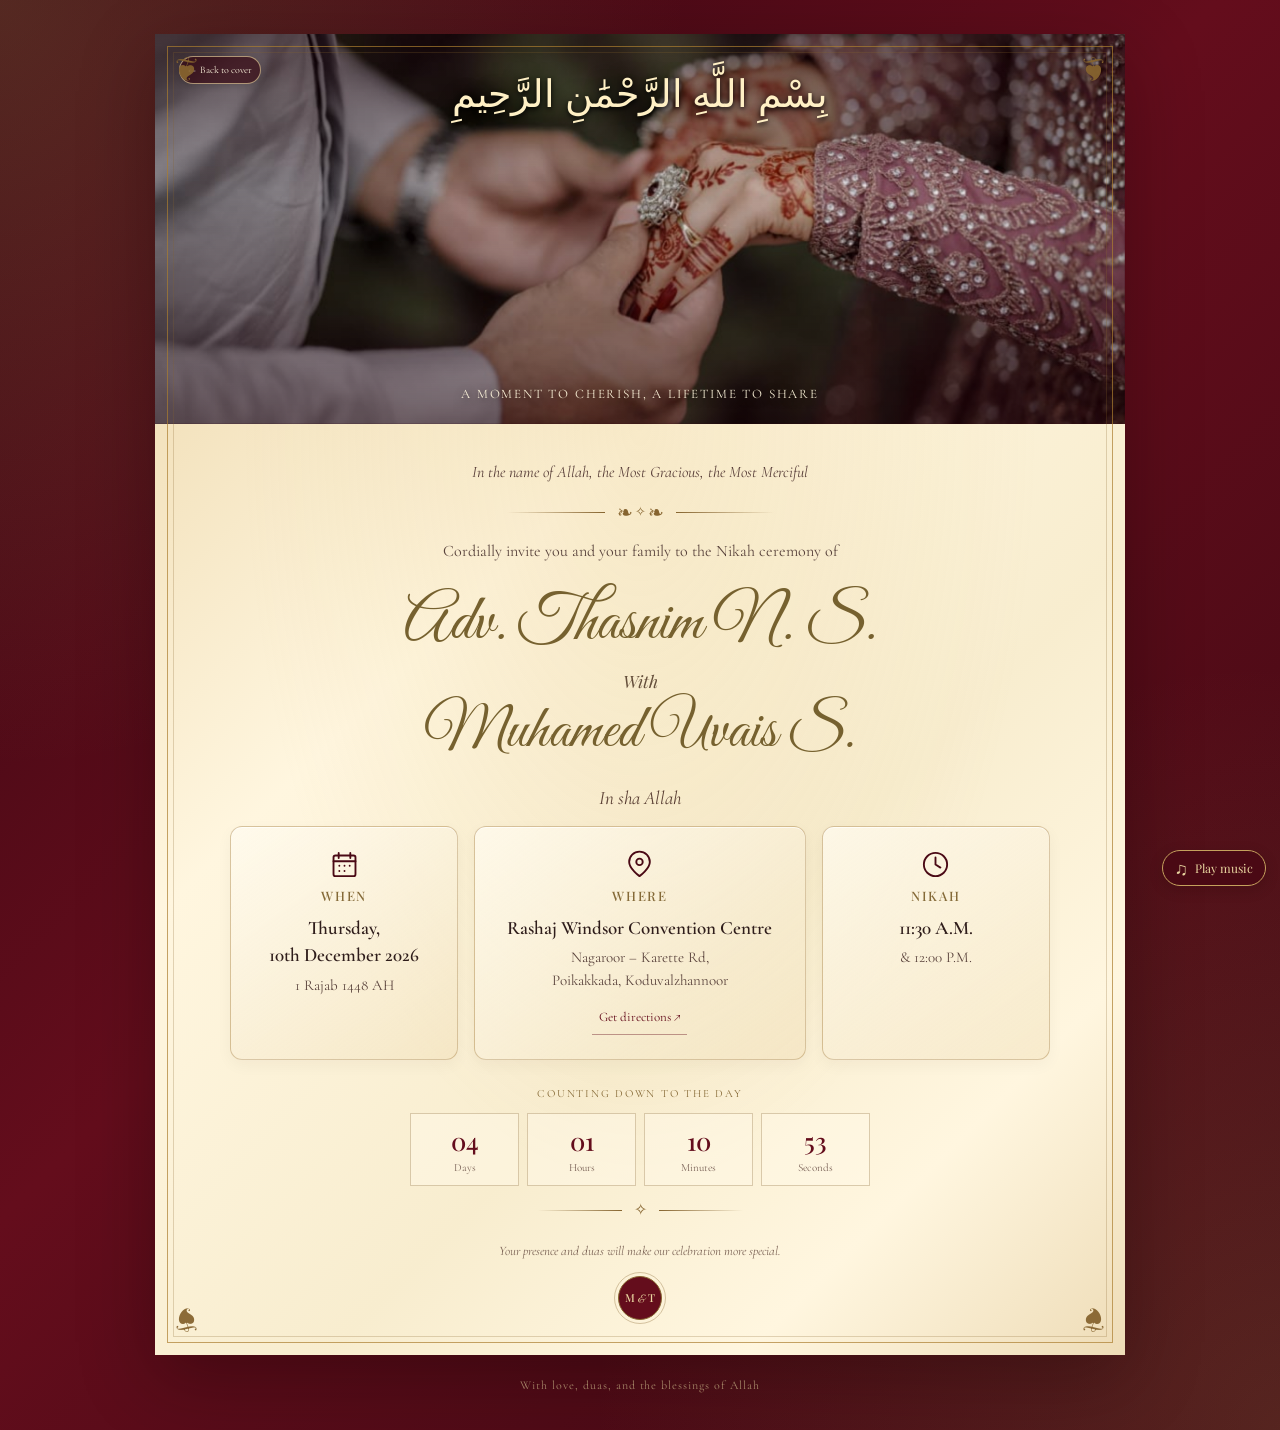
==== commit 96885668: "Update bride and groom names in invitation" ====
--- a/invitation.html
+++ b/invitation.html
@@ -56,6 +56,7 @@
         </header>
 
         <section class="couple-section" aria-label="The couple">
+
           <p class="script-name bride-name">
             <span class="name-initial">A</span>dv.
             <span class="name-initial">T</span>hasnim
@@ -70,6 +71,7 @@
             <span class="name-initial">U</span>vais
             <span class="name-initial">S</span>.
           </p>
+        
         </section>
 
         <p class="insha-line">In sha Allah</p>
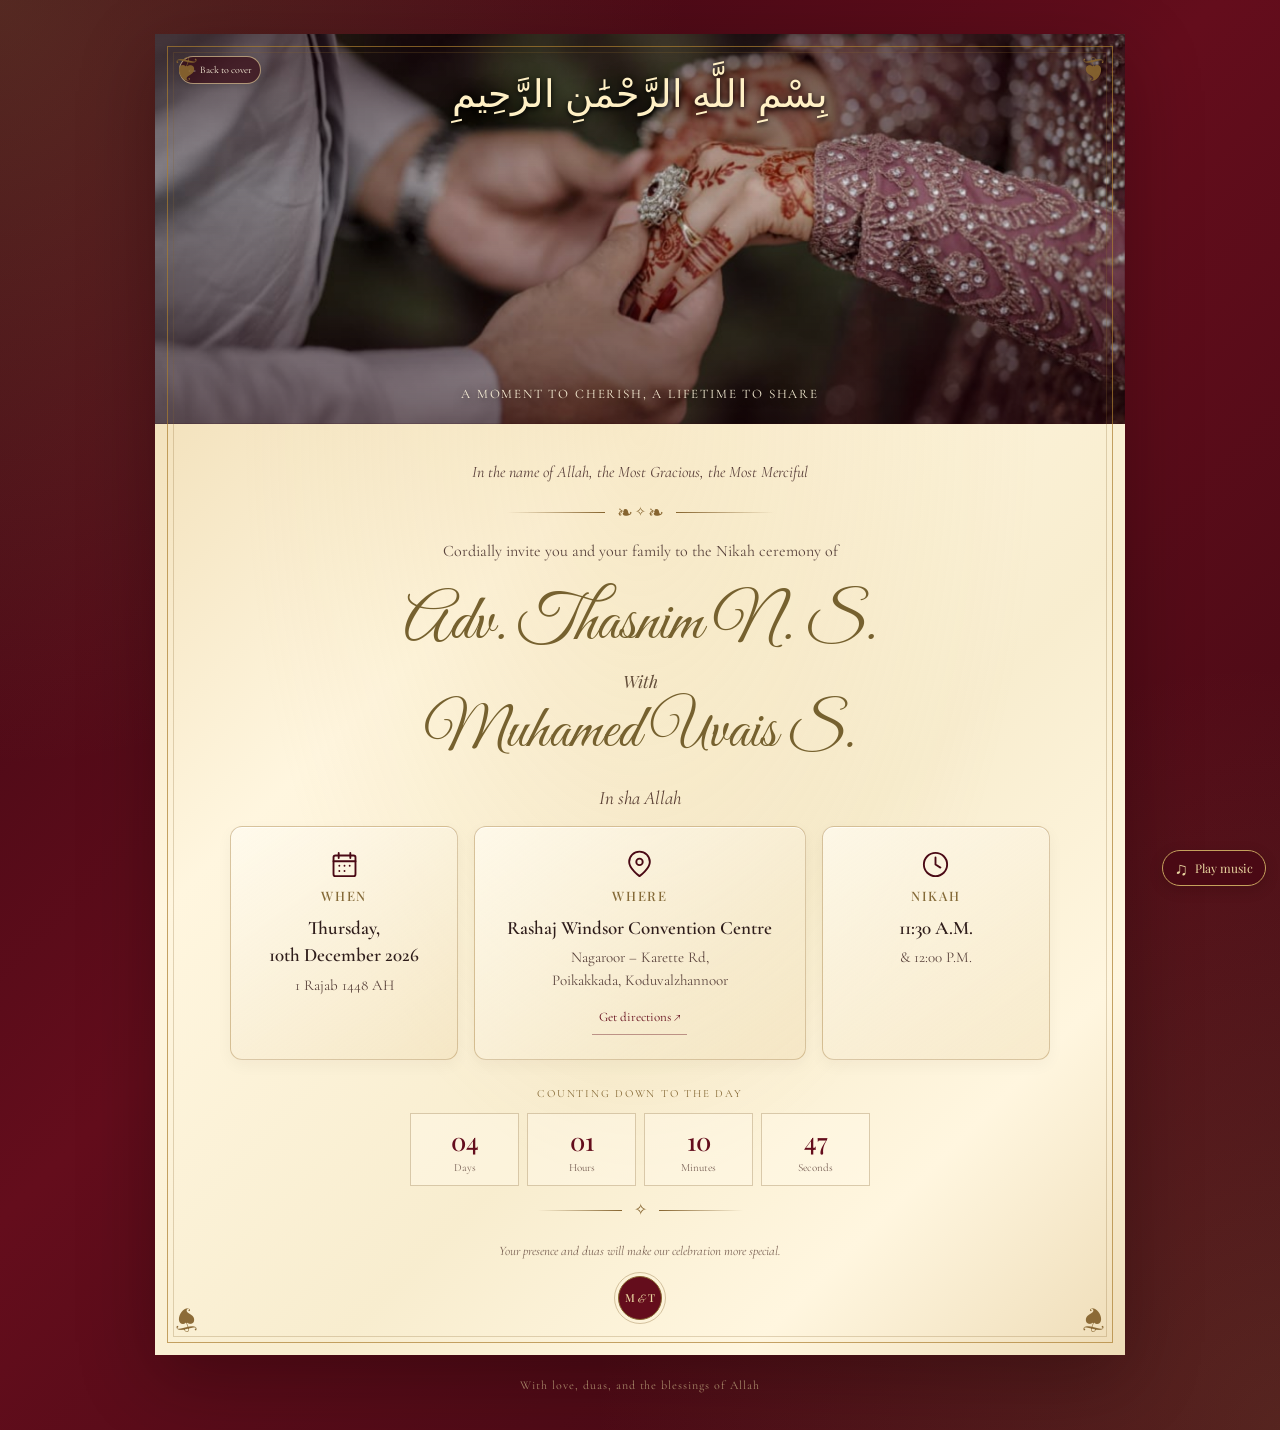
==== commit 7a4515c4: "Update invitation.html" ====
--- a/invitation.html
+++ b/invitation.html
@@ -55,22 +55,13 @@
           <p class="invitation-copy">Cordially invite you and your family to the Nikah ceremony of</p>
         </header>
 
-        <section class="couple-section" aria-label="The couple">
+       <section class="couple-section" aria-label="The couple">
 
-          <p class="script-name bride-name">
-            <span class="name-initial">A</span>dv.
-            <span class="name-initial">T</span>hasnim
-            <span class="name-initial">N</span>.
-            <span class="name-initial">S</span>.
-          </p>
+          <p class="script-name bride-name">Adv. Thasnim N. S.</p>
         
           <p class="with-line">With</p>
         
-          <p class="script-name groom-name">
-            <span class="name-initial">M</span>uhamed
-            <span class="name-initial">U</span>vais
-            <span class="name-initial">S</span>.
-          </p>
+          <p class="script-name groom-name">Muhamed Uvais S.</p>
         
         </section>
 
--- a/style.css
+++ b/style.css
@@ -889,3 +889,116 @@
     animation: none !important;
   }
 }
+/* =========================================
+   COUPLE NAME CAPITALIZATION
+   ========================================= */
+
+.script-name {
+  text-transform: none !important;
+}
+
+.script-name .name-initial {
+  display: inline-block;
+  font-family: var(--display);
+  font-size: 0.84em;
+  font-weight: 600;
+  font-style: normal;
+  line-height: 1;
+  color: #5d411b;
+  vertical-align: 0.02em;
+}
+
+.with-line {
+  text-transform: none !important;
+}
+
+
+/* =========================================
+   SEAMLESS INVITATION PAGE ARRIVAL
+   ========================================= */
+
+/* Prevent the invitation content flashing before
+   the opening overlay is restored on page load. */
+
+html.wedding-transition-pending,
+html.wedding-transition-pending body.invitation-page {
+  background: var(--red-950);
+}
+
+html.wedding-transition-pending body.invitation-page > * {
+  visibility: hidden;
+}
+
+
+/* Keep the same open envelope visible across navigation. */
+
+.letter-opening-overlay.is-arrival {
+  opacity: 1;
+  visibility: visible;
+  pointer-events: auto;
+  transition: opacity 0.85s ease, visibility 0s linear;
+}
+
+
+/* Match the final envelope state from the cover page. */
+
+.letter-opening-overlay.is-arrival .opening-envelope {
+  opacity: 1;
+  transform: translateY(0) scale(1);
+  animation: none !important;
+}
+
+.letter-opening-overlay.is-arrival .opening-letter {
+  opacity: 1;
+  transform: translateY(-17%) scaleY(1);
+  animation: none !important;
+}
+
+.letter-opening-overlay.is-arrival .opening-flap {
+  transform: rotateX(178deg);
+  animation: none !important;
+}
+
+.letter-opening-overlay.is-arrival .opening-caption {
+  opacity: 1;
+  transform: translateY(0);
+  animation: none !important;
+}
+
+
+/* Fade the envelope away to reveal invitation.html. */
+
+.letter-opening-overlay.is-arrival.is-dismissing {
+  opacity: 0;
+  visibility: hidden;
+  pointer-events: none;
+  transition:
+    opacity 0.85s ease,
+    visibility 0s linear 0.85s;
+}
+
+
+/* =========================================
+   SLOWER COVER ENVELOPE ANIMATION
+   ========================================= */
+
+.letter-opening-overlay.is-active .opening-envelope {
+  animation-duration: 0.68s;
+}
+
+.letter-opening-overlay.is-active .opening-letter {
+  animation:
+    letterRise 1.22s 0.24s
+    cubic-bezier(0.18, 0.72, 0.2, 1) forwards;
+}
+
+.letter-opening-overlay.is-active .opening-flap {
+  animation:
+    envelopeFlapOpen 1.08s 0.78s
+    cubic-bezier(0.3, 0.05, 0.45, 1) forwards;
+}
+
+.letter-opening-overlay.is-active .opening-caption {
+  animation:
+    openingCaptionReveal 0.58s 1.3s ease forwards;
+}
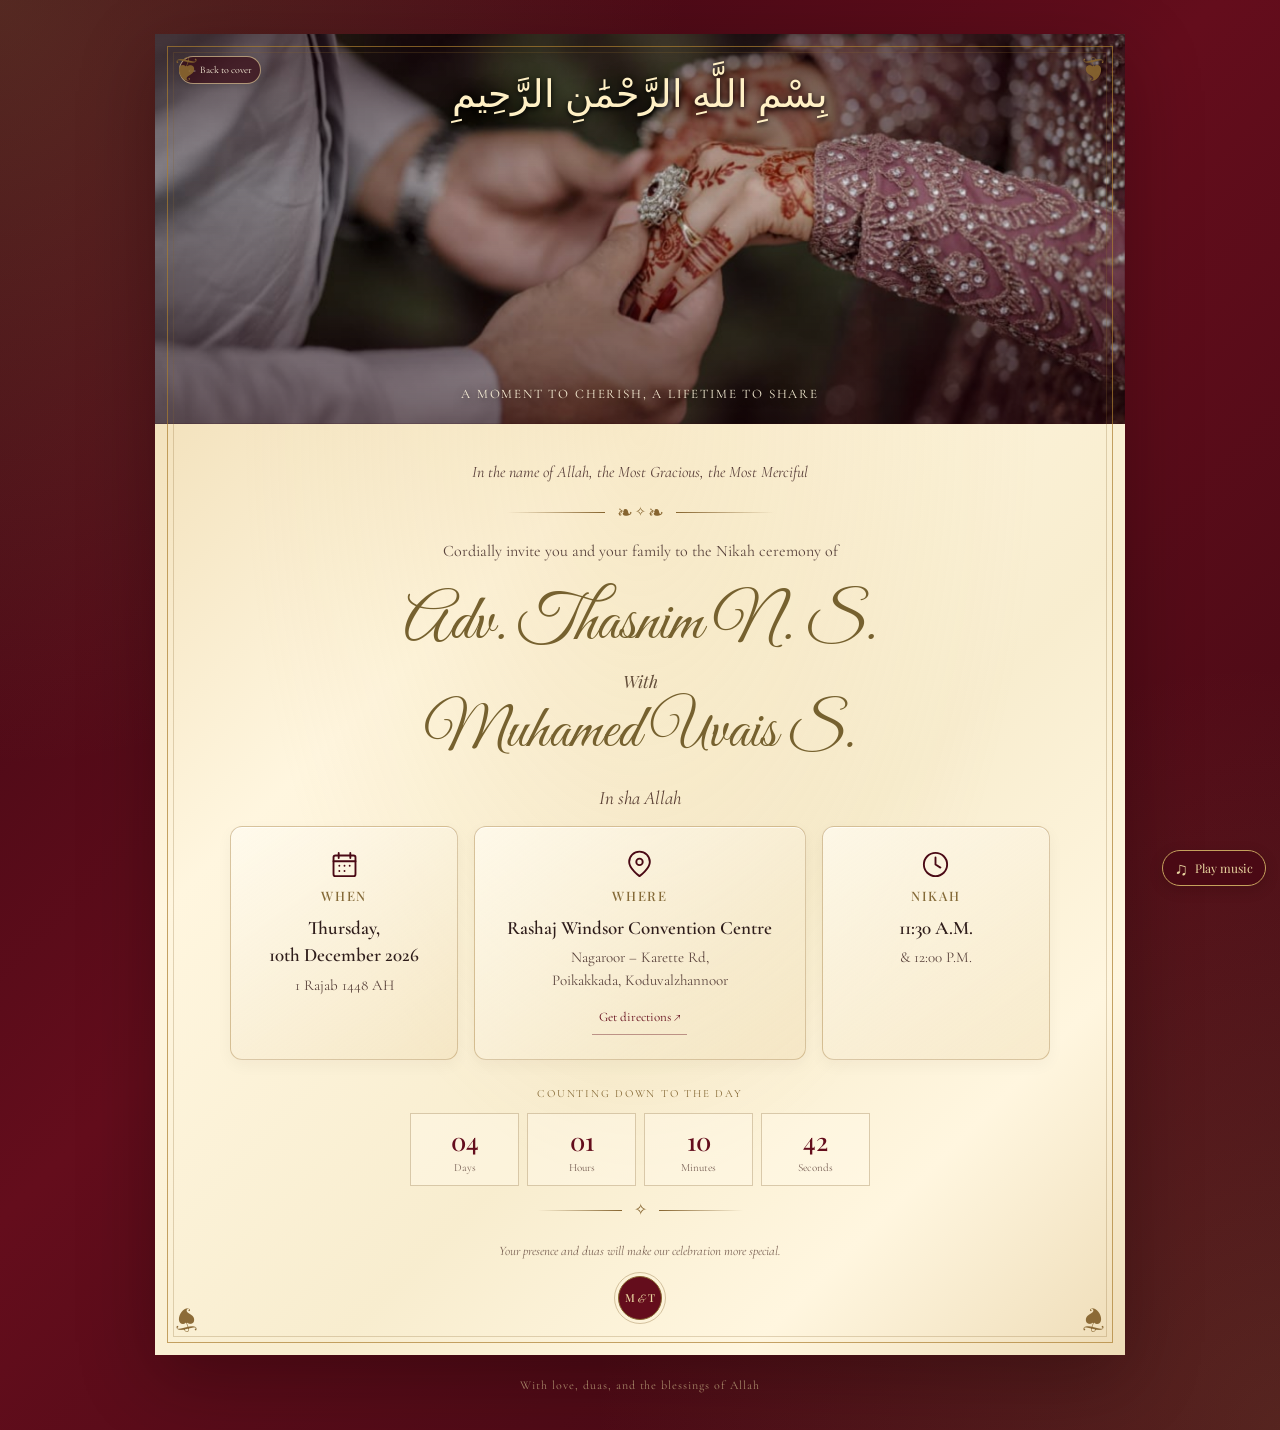
==== commit 85a1dc1a: "Update invitation.html" ====
--- a/invitation.html
+++ b/invitation.html
@@ -8,7 +8,7 @@
   <title>The Invitation | Thasnim &amp; Muhamed Uvais</title>
   <link rel="preconnect" href="https://fonts.googleapis.com" />
   <link rel="preconnect" href="https://fonts.gstatic.com" crossorigin />
-  <link href="https://fonts.googleapis.com/css2?family=Cormorant+Garamond:wght@400;500;600;700&family=Great+Vibes&family=Playfair+Display:wght@400;500;600;700&display=swap" rel="stylesheet" />
+ <link href="https://fonts.googleapis.com/css2?family=Allura&family=Cormorant+Garamond:wght@400;500;600;700&family=Great+Vibes&family=Playfair+Display:wght@400;500;600;700&display=swap" rel="stylesheet" />
   <script>
   try {
     if (sessionStorage.getItem("weddingOpeningPending") === "1") {
--- a/style.css
+++ b/style.css
@@ -1002,3 +1002,20 @@
   animation:
     openingCaptionReveal 0.58s 1.3s ease forwards;
 }
+/* Couple names: one consistent script font */
+.couple-section .script-name,
+.couple-section .script-name * {
+    font-family: "Great Vibes", cursive !important;
+    font-weight: 400 !important;
+    font-style: normal;
+    text-transform: none !important;
+    font-variant: normal !important;
+    font-variant-caps: normal !important;
+}
+
+/* Keep "With" elegant and distinct */
+.couple-section .with-line {
+    font-family: "Playfair Display", Georgia, serif;
+    font-style: italic;
+    text-transform: none;
+}
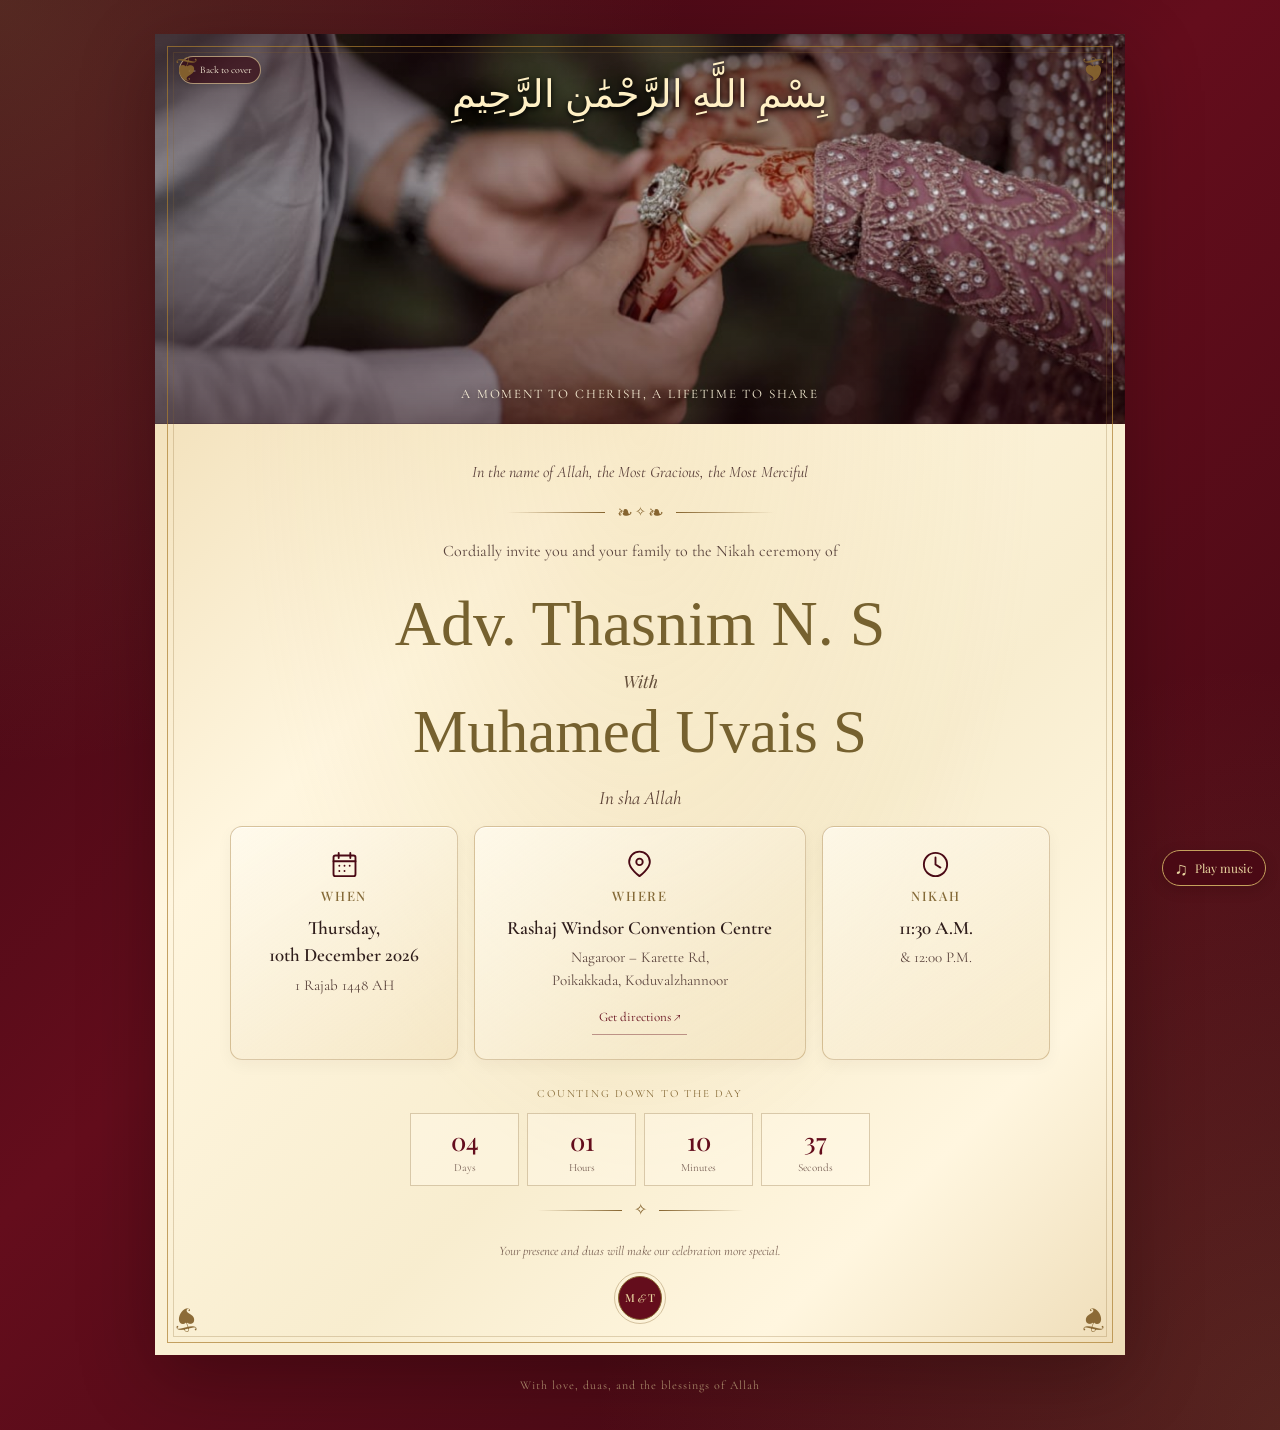
==== commit 379b938f: "Update invitation.html" ====
--- a/invitation.html
+++ b/invitation.html
@@ -57,11 +57,11 @@
 
        <section class="couple-section" aria-label="The couple">
 
-          <p class="script-name bride-name">Adv. Thasnim N. S.</p>
+          <p class="script-name bride-name">Adv. Thasnim N. S</p>
         
           <p class="with-line">With</p>
         
-          <p class="script-name groom-name">Muhamed Uvais S.</p>
+          <p class="script-name groom-name">Muhamed Uvais S</p>
         
         </section>
 
--- a/style.css
+++ b/style.css
@@ -1019,3 +1019,17 @@
     font-style: italic;
     text-transform: none;
 }
+/* Clear, elegant capital letters in a consistent script font */
+.couple-section .script-name,
+.couple-section .script-name * {
+    font-family: "Allura", cursive !important;
+    font-weight: 400 !important;
+    font-style: normal !important;
+    text-transform: none !important;
+    font-variant-caps: normal !important;
+}
+
+.couple-section .with-line {
+    font-family: "Playfair Display", Georgia, serif;
+    font-style: italic;
+}
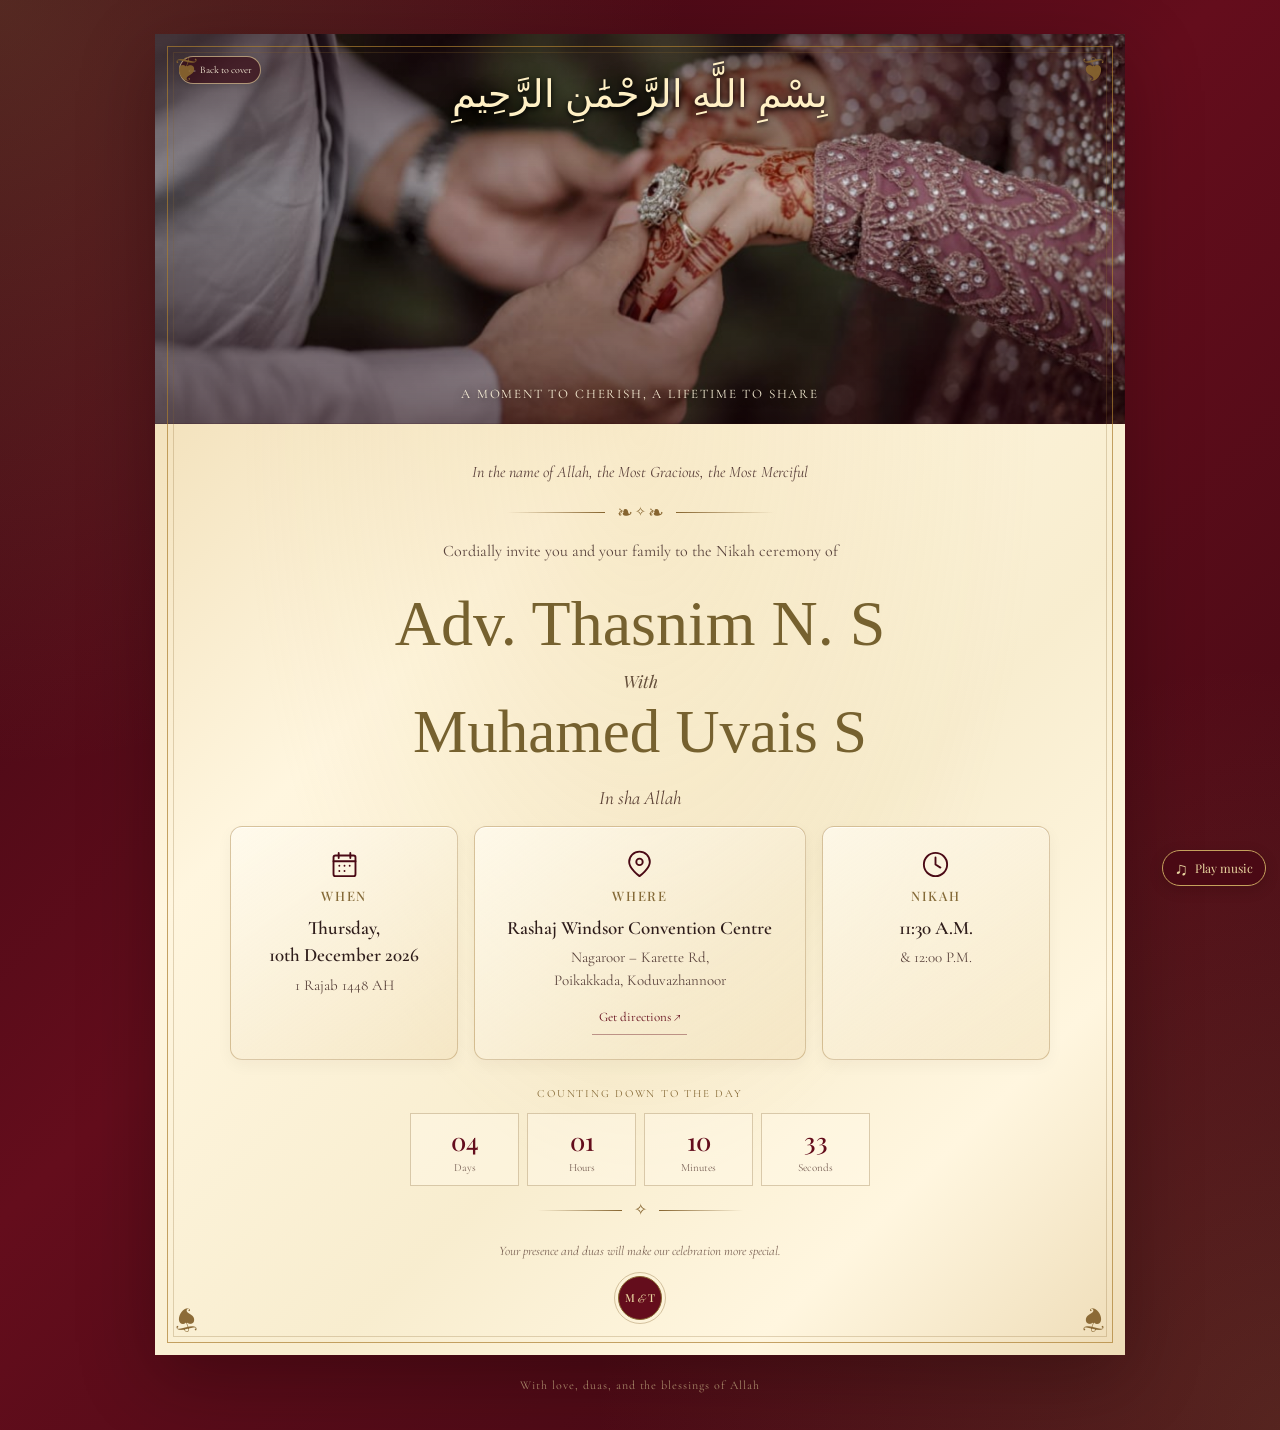
==== commit 41414f80: "Fix typo in event location description" ====
--- a/invitation.html
+++ b/invitation.html
@@ -83,7 +83,7 @@
             </div>
             <h2>Where</h2>
             <p class="event-main">Rashaj Windsor Convention Centre</p>
-            <p class="event-sub">Nagaroor – Karette Rd,<br />Poikakkada, Koduvalzhannoor</p>
+            <p class="event-sub">Nagaroor – Karette Rd,<br />Poikakkada, Koduvazhannoor</p>
             <a class="text-link" href="https://www.google.com/maps/search/?api=1&amp;query=Rashaj+Windsor+Convention+Centre+Nagaroor+Karette+Road+Poikakkada+Koduvalzhannoor" target="_blank" rel="noopener noreferrer">Get directions ↗</a>
           </div>
 
